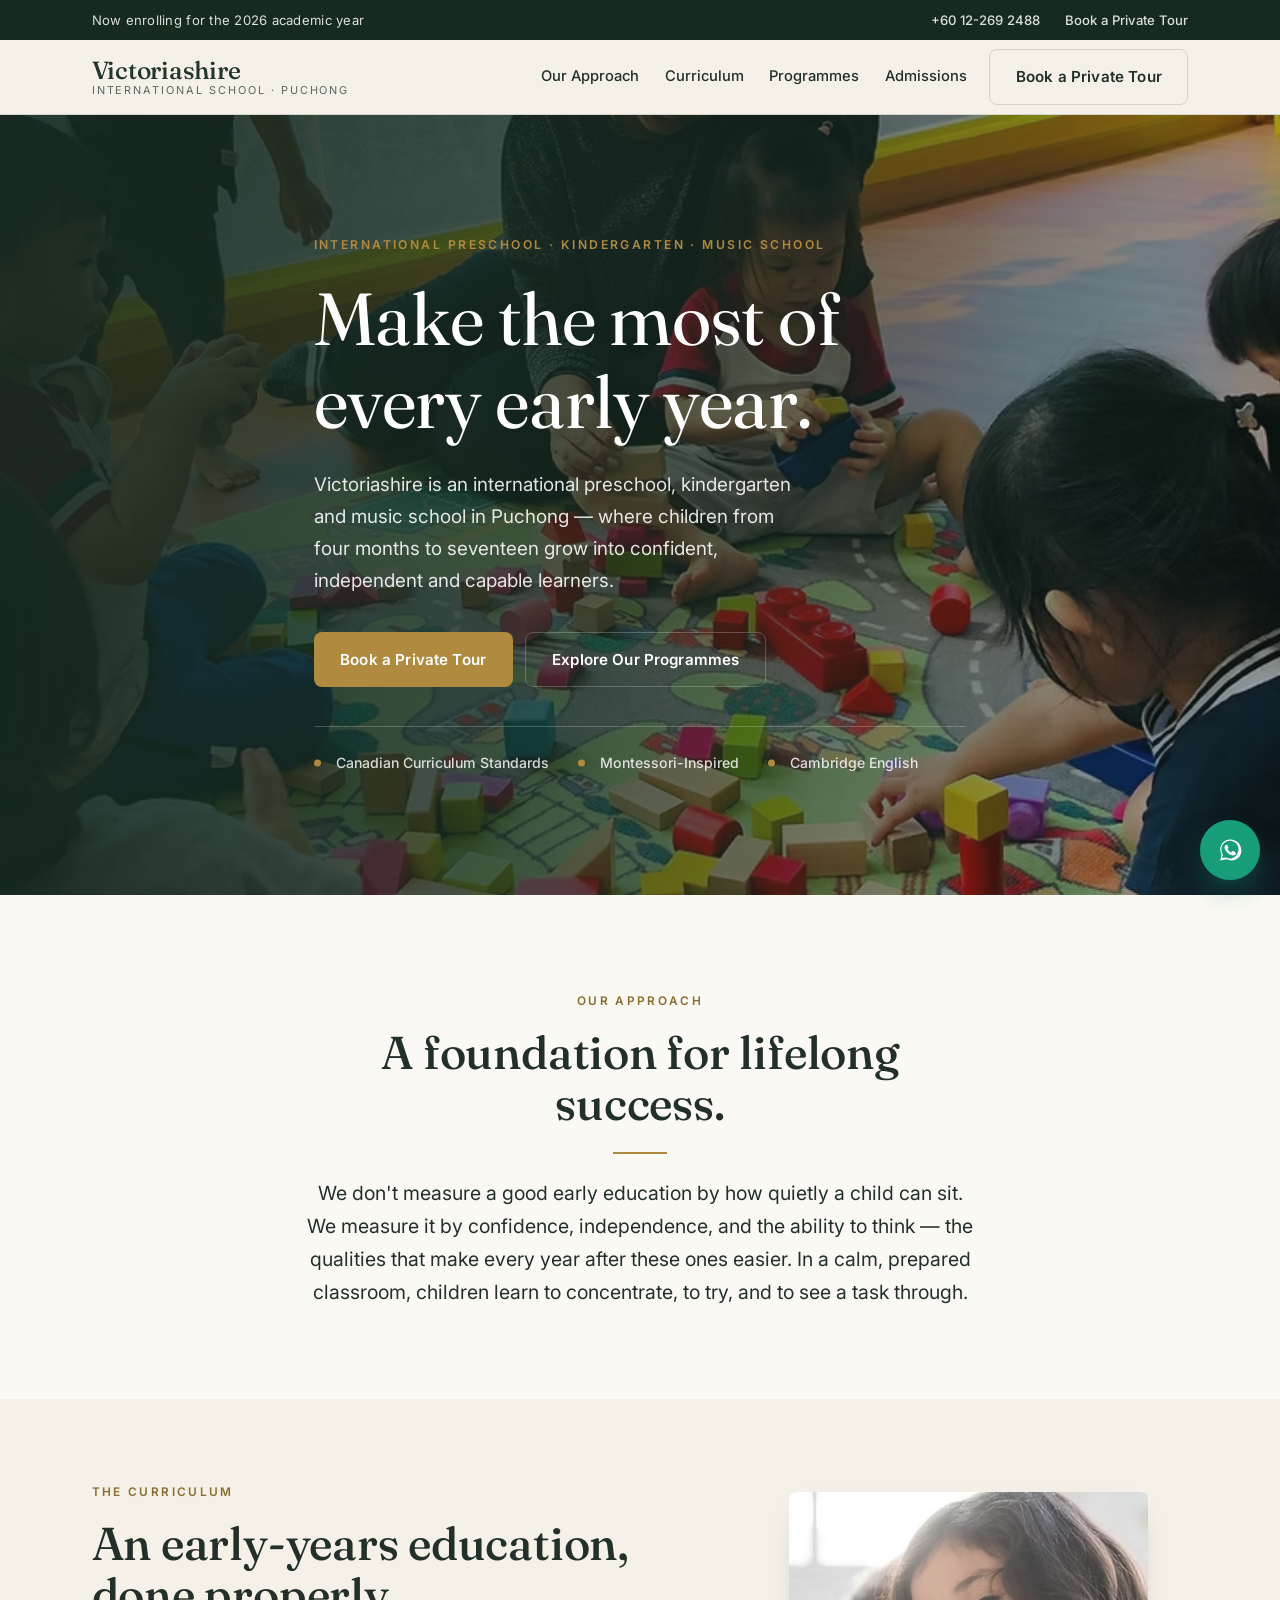
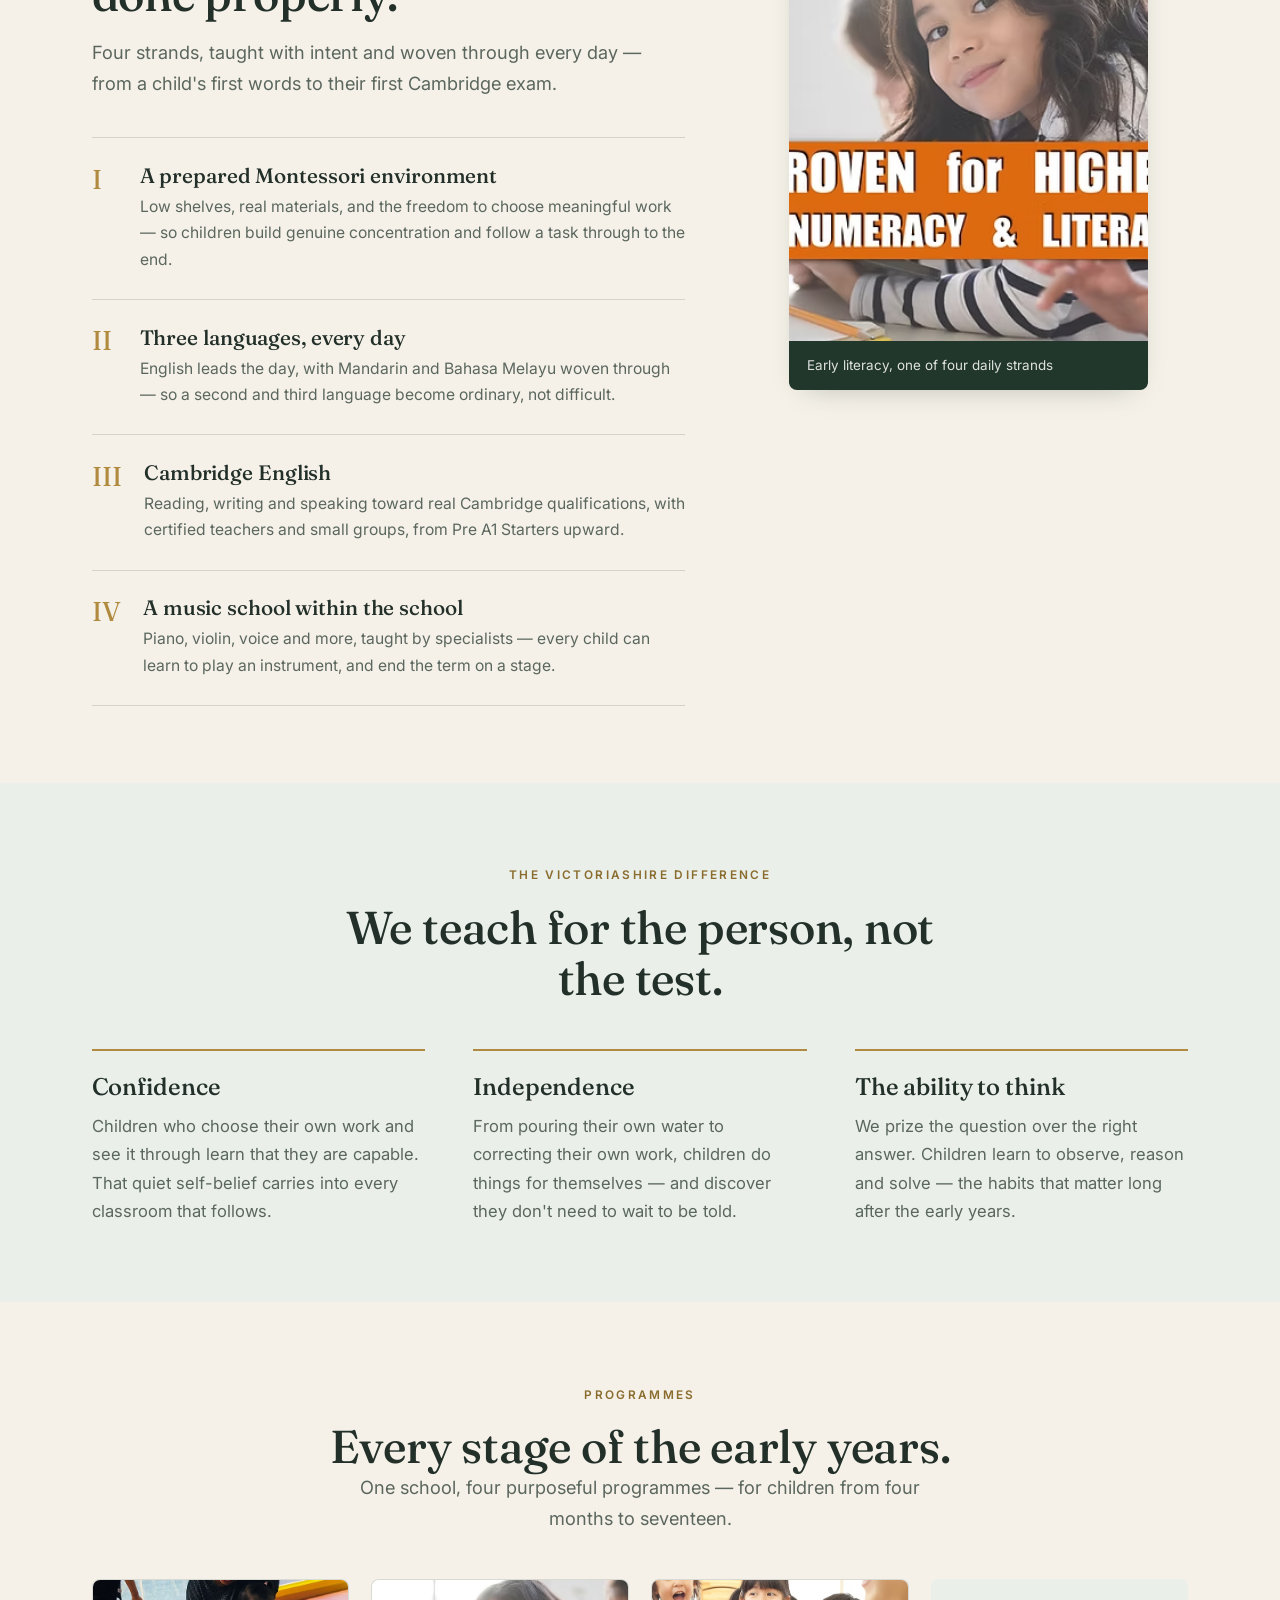
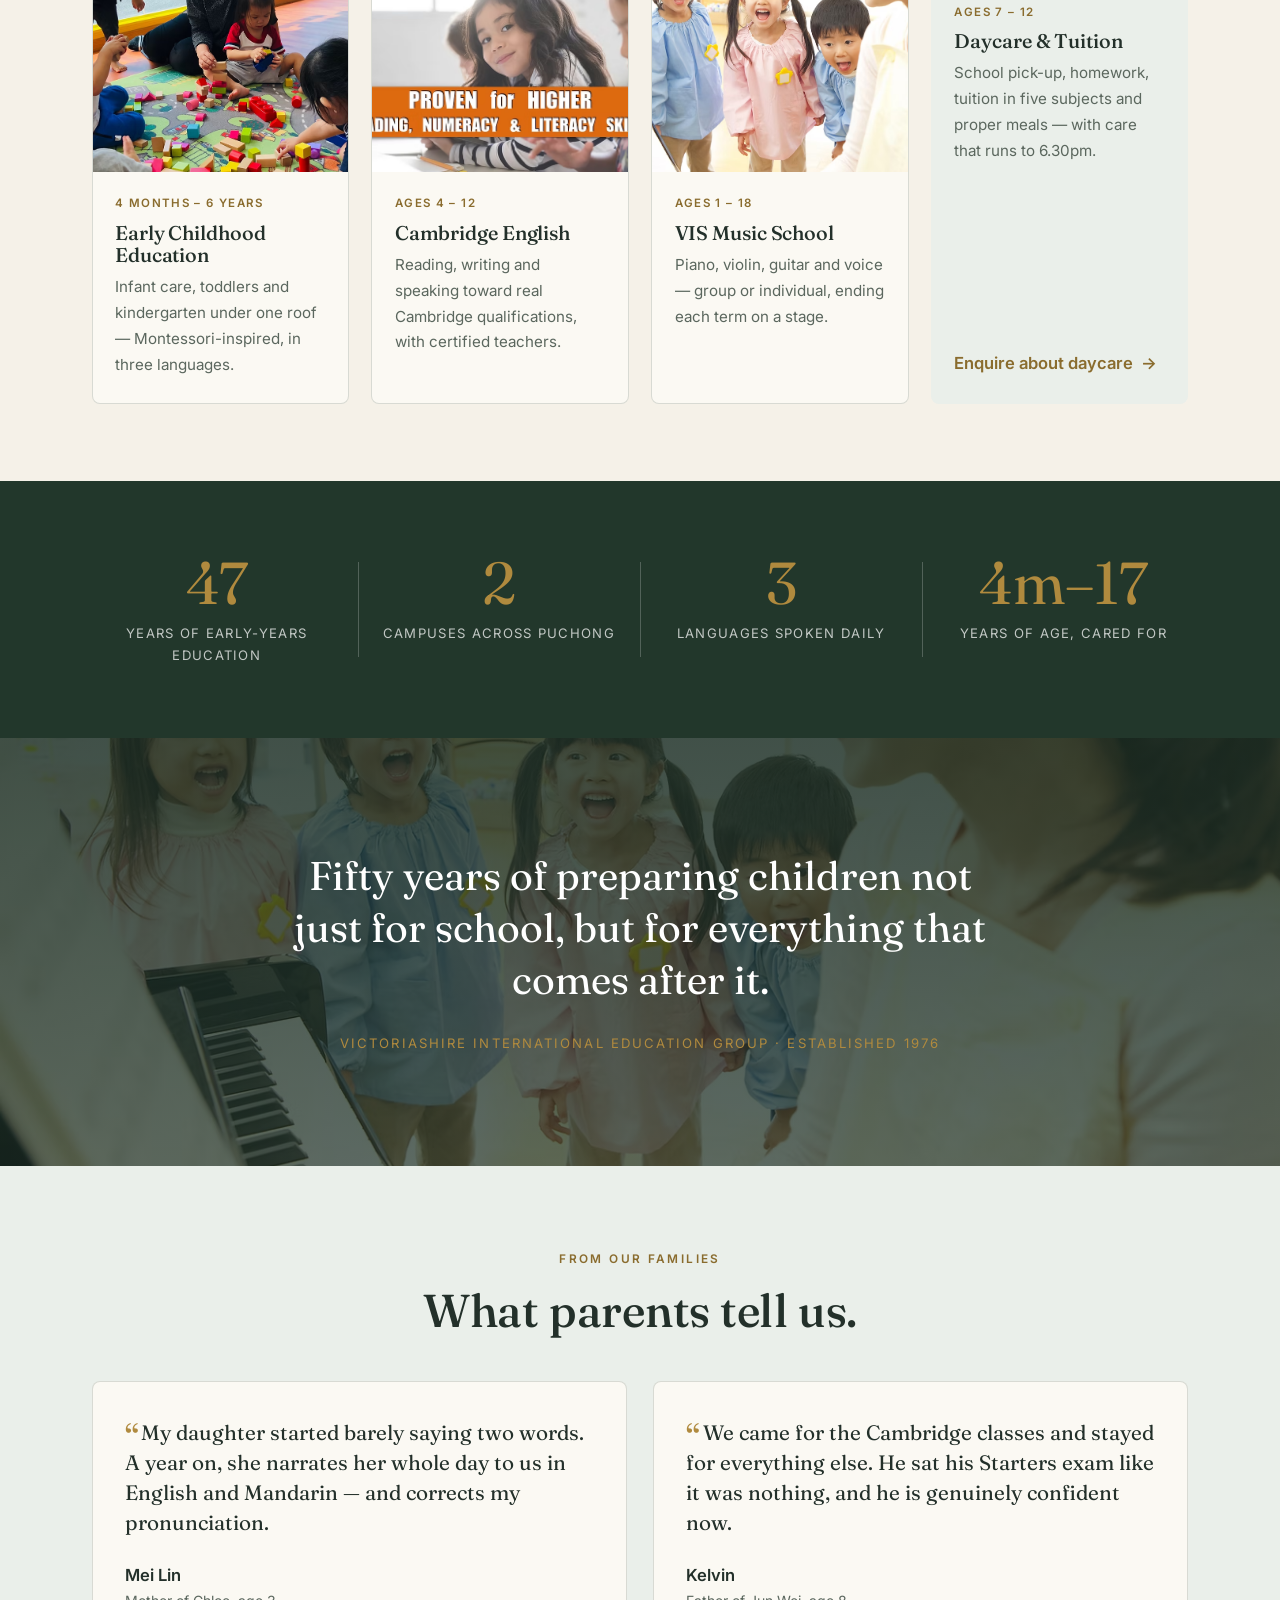
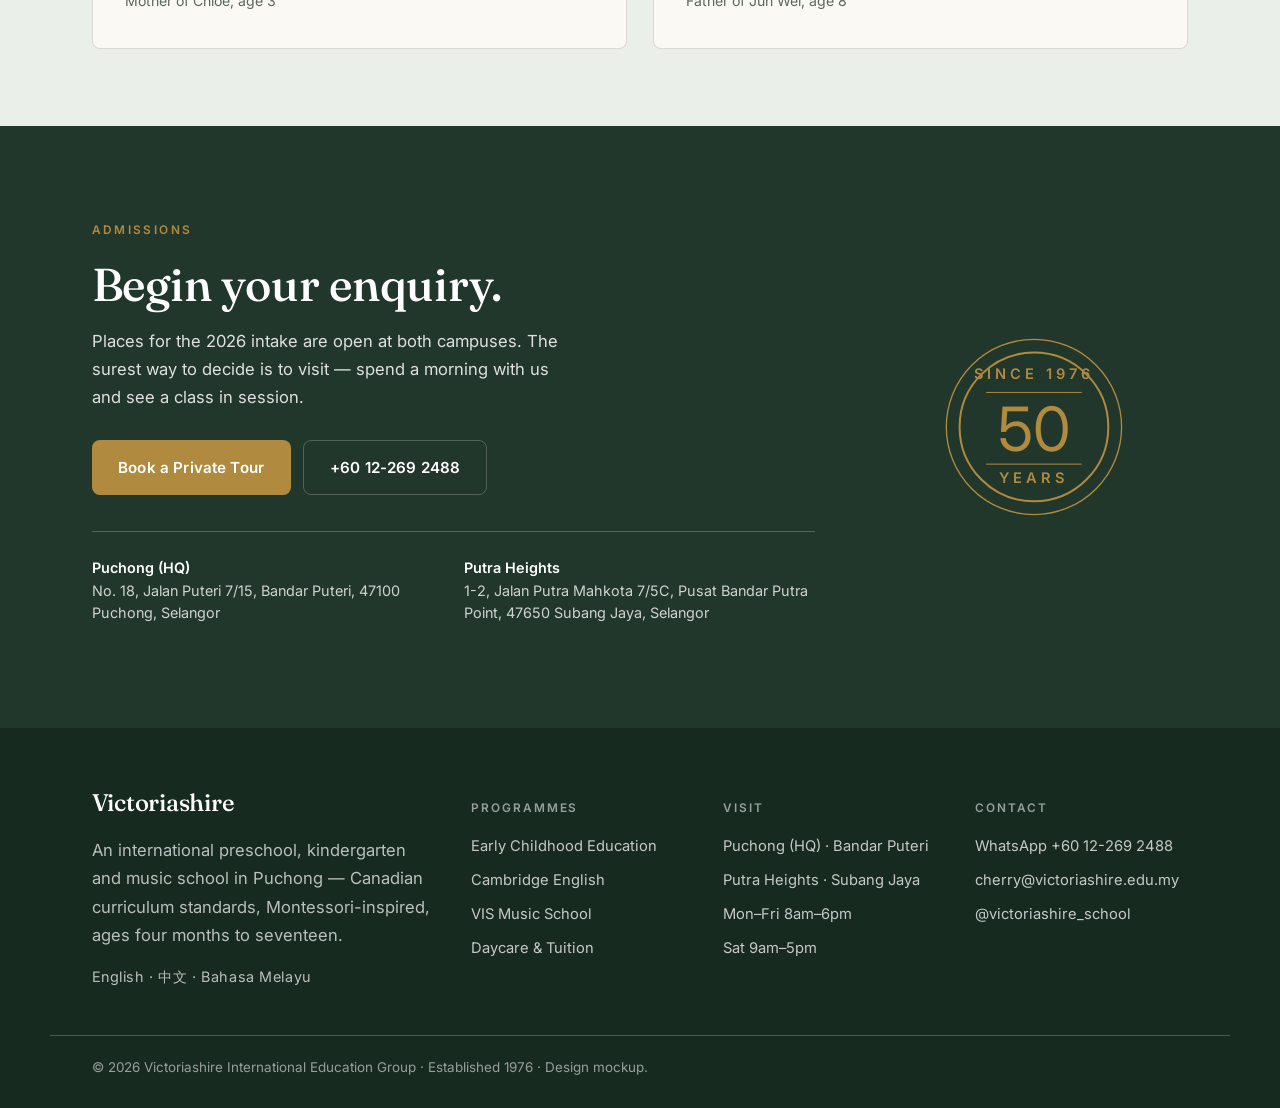
==== mockup-3-html/index.html @ 472e01cc "Premium revamp: two design directions for Victoriashire Rebuild both mockups away from the playful "" ====
<!DOCTYPE html>
<html lang="en">
<head>
  <meta charset="UTF-8">
  <meta name="viewport" content="width=device-width, initial-scale=1">
  <title>Victoriashire — International Preschool, Kindergarten &amp; Music School, Puchong</title>
  <meta name="description" content="An international preschool, kindergarten and music school in Puchong. A Montessori-inspired, Cambridge-aligned early-years education where children grow into confident, independent, capable learners. Ages four months to seventeen.">
  <link rel="icon" href="favicon.svg" type="image/svg+xml">
  <link rel="preconnect" href="https://fonts.googleapis.com">
  <link rel="preconnect" href="https://fonts.gstatic.com" crossorigin>
  <link href="https://fonts.googleapis.com/css2?family=Fraunces:opsz,wght@9..144,400;9..144,500;9..144,600&family=Inter:wght@400;500;600;700&display=swap" rel="stylesheet">
  <link rel="stylesheet" href="css/style.css">
</head>
<body>
  <a class="skip-link" href="#main">Skip to content</a>

  <!-- TOPBAR -->
  <div class="topbar">
    <div class="wrap topbar-in">
      <span class="topbar-note">Now enrolling for the 2026 academic year</span>
      <span class="topbar-links">
        <a href="tel:+60122692488">+60 12-269 2488</a>
        <a href="https://wa.me/60122692488">Book a Private Tour</a>
      </span>
    </div>
  </div>

  <!-- HEADER -->
  <header class="site-head">
    <div class="wrap head-in">
      <a class="brand" href="#top" aria-label="Victoriashire — home">
        <span class="brand-name">Victoriashire</span>
        <span class="brand-sub">International School · Puchong</span>
      </a>
      <nav class="nav" aria-label="Primary">
        <a href="#about">Our Approach</a>
        <a href="#curriculum">Curriculum</a>
        <a href="#programmes">Programmes</a>
        <a href="#visit">Admissions</a>
      </nav>
      <a class="btn btn-outline head-cta" href="https://wa.me/60122692488">Book a Private Tour</a>
    </div>
  </header>

  <main id="main">

    <!-- HERO -->
    <section class="hero" id="top">
      <div class="hero-media">
        <img src="img/photo-blocks.avif" alt="A child concentrating on building with wooden blocks in a Montessori classroom">
        <span class="hero-scrim" aria-hidden="true"></span>
      </div>
      <div class="wrap hero-inner">
        <p class="hero-eyebrow">International Preschool · Kindergarten · Music School</p>
        <h1>Make the most of<br>every early year.</h1>
        <p class="hero-sub">Victoriashire is an international preschool, kindergarten and music school in Puchong — where children from four months to seventeen grow into confident, independent and capable learners.</p>
        <div class="hero-cta">
          <a class="btn btn-brass" href="https://wa.me/60122692488">Book a Private Tour</a>
          <a class="btn btn-line-light" href="#programmes">Explore Our Programmes</a>
        </div>
        <ul class="hero-creds">
          <li>Canadian Curriculum Standards</li>
          <li>Montessori-Inspired</li>
          <li>Cambridge English</li>
        </ul>
      </div>
    </section>

    <!-- STATEMENT -->
    <section class="statement" id="about">
      <div class="wrap statement-inner reveal">
        <span class="kicker">Our Approach</span>
        <h2>A foundation for lifelong success.</h2>
        <span class="rule" aria-hidden="true"></span>
        <p>We don't measure a good early education by how quietly a child can sit. We measure it by confidence, independence, and the ability to think — the qualities that make every year after these ones easier. In a calm, prepared classroom, children learn to concentrate, to try, and to see a task through.</p>
      </div>
    </section>

    <!-- CURRICULUM -->
    <section class="section curriculum" id="curriculum">
      <div class="wrap cur-grid">
        <div class="cur-copy">
          <span class="kicker">The Curriculum</span>
          <h2>An early-years education, done properly.</h2>
          <p class="lede">Four strands, taught with intent and woven through every day — from a child's first words to their first Cambridge exam.</p>
          <ol class="cur-list">
            <li class="cur-item reveal">
              <span class="cur-num">I</span>
              <div>
                <h3>A prepared Montessori environment</h3>
                <p>Low shelves, real materials, and the freedom to choose meaningful work — so children build genuine concentration and follow a task through to the end.</p>
              </div>
            </li>
            <li class="cur-item reveal">
              <span class="cur-num">II</span>
              <div>
                <h3>Three languages, every day</h3>
                <p>English leads the day, with Mandarin and Bahasa Melayu woven through — so a second and third language become ordinary, not difficult.</p>
              </div>
            </li>
            <li class="cur-item reveal">
              <span class="cur-num">III</span>
              <div>
                <h3>Cambridge English</h3>
                <p>Reading, writing and speaking toward real Cambridge qualifications, with certified teachers and small groups, from Pre A1 Starters upward.</p>
              </div>
            </li>
            <li class="cur-item reveal">
              <span class="cur-num">IV</span>
              <div>
                <h3>A music school within the school</h3>
                <p>Piano, violin, voice and more, taught by specialists — every child can learn to play an instrument, and end the term on a stage.</p>
              </div>
            </li>
          </ol>
        </div>
        <figure class="cur-media reveal">
          <img src="img/photo-literacy.avif" alt="A child practising early reading and writing">
          <figcaption>Early literacy, one of four daily strands</figcaption>
        </figure>
      </div>
    </section>

    <!-- THE DIFFERENCE -->
    <section class="section difference">
      <div class="wrap">
        <div class="sec-head sec-head--center">
          <span class="kicker">The Victoriashire Difference</span>
          <h2>We teach for the person, not the test.</h2>
        </div>
        <div class="diff-grid">
          <article class="diff-col reveal">
            <h3>Confidence</h3>
            <p>Children who choose their own work and see it through learn that they are capable. That quiet self-belief carries into every classroom that follows.</p>
          </article>
          <article class="diff-col reveal">
            <h3>Independence</h3>
            <p>From pouring their own water to correcting their own work, children do things for themselves — and discover they don't need to wait to be told.</p>
          </article>
          <article class="diff-col reveal">
            <h3>The ability to think</h3>
            <p>We prize the question over the right answer. Children learn to observe, reason and solve — the habits that matter long after the early years.</p>
          </article>
        </div>
      </div>
    </section>

    <!-- PROGRAMMES -->
    <section class="section programmes" id="programmes">
      <div class="wrap">
        <div class="sec-head sec-head--center">
          <span class="kicker">Programmes</span>
          <h2>Every stage of the early years.</h2>
          <p class="lede lede--center">One school, four purposeful programmes — for children from four months to seventeen.</p>
        </div>
        <div class="prog-grid">
          <article class="prog-card reveal">
            <div class="prog-media"><img src="img/photo-blocks.avif" alt="Toddlers building with wooden blocks"></div>
            <div class="prog-body">
              <span class="prog-age">4 months – 6 years</span>
              <h3>Early Childhood Education</h3>
              <p>Infant care, toddlers and kindergarten under one roof — Montessori-inspired, in three languages.</p>
            </div>
          </article>
          <article class="prog-card reveal">
            <div class="prog-media"><img src="img/photo-literacy.avif" alt="A child reading and writing"></div>
            <div class="prog-body">
              <span class="prog-age">Ages 4 – 12</span>
              <h3>Cambridge English</h3>
              <p>Reading, writing and speaking toward real Cambridge qualifications, with certified teachers.</p>
            </div>
          </article>
          <article class="prog-card reveal">
            <div class="prog-media"><img src="img/photo-music-class.avif" alt="Children around a piano in music class"></div>
            <div class="prog-body">
              <span class="prog-age">Ages 1 – 18</span>
              <h3>VIS Music School</h3>
              <p>Piano, violin, guitar and voice — group or individual, ending each term on a stage.</p>
            </div>
          </article>
          <article class="prog-card prog-card--text reveal">
            <div class="prog-body">
              <span class="prog-age">Ages 7 – 12</span>
              <h3>Daycare &amp; Tuition</h3>
              <p>School pick-up, homework, tuition in five subjects and proper meals — with care that runs to 6.30pm.</p>
              <a class="arrow-link" href="https://wa.me/60122692488">Enquire about daycare <span aria-hidden="true">→</span></a>
            </div>
          </article>
        </div>
      </div>
    </section>

    <!-- FIGURES -->
    <section class="figures">
      <div class="wrap fig-grid">
        <div class="fig reveal"><span class="fig-num"><span data-count="50">0</span></span><span class="fig-label">Years of early-years education</span></div>
        <div class="fig reveal"><span class="fig-num"><span data-count="2">0</span></span><span class="fig-label">Campuses across Puchong</span></div>
        <div class="fig reveal"><span class="fig-num"><span data-count="3">0</span></span><span class="fig-label">Languages spoken daily</span></div>
        <div class="fig reveal"><span class="fig-num">4m–17</span><span class="fig-label">Years of age, cared for</span></div>
      </div>
    </section>

    <!-- FEATURE BAND -->
    <section class="feature-band">
      <img class="feature-bg" src="img/photo-music-class.avif" alt="">
      <span class="feature-scrim" aria-hidden="true"></span>
      <div class="wrap feature-inner reveal">
        <blockquote>Fifty years of preparing children not just for school, but for everything that comes after it.</blockquote>
        <p class="feature-attr">Victoriashire International Education Group · Established 1976</p>
      </div>
    </section>

    <!-- VOICES -->
    <section class="section voices">
      <div class="wrap">
        <div class="sec-head sec-head--center">
          <span class="kicker">From Our Families</span>
          <h2>What parents tell us.</h2>
        </div>
        <div class="voices-grid">
          <figure class="voice reveal">
            <blockquote>My daughter started barely saying two words. A year on, she narrates her whole day to us in English and Mandarin — and corrects my pronunciation.</blockquote>
            <figcaption><span class="v-name">Mei Lin</span><span class="v-role">Mother of Chloe, age 3</span></figcaption>
          </figure>
          <figure class="voice reveal">
            <blockquote>We came for the Cambridge classes and stayed for everything else. He sat his Starters exam like it was nothing, and he is genuinely confident now.</blockquote>
            <figcaption><span class="v-name">Kelvin</span><span class="v-role">Father of Jun Wei, age 8</span></figcaption>
          </figure>
        </div>
      </div>
    </section>

    <!-- ENQUIRE CTA -->
    <section class="enquire" id="visit">
      <div class="wrap enquire-inner">
        <div class="enquire-copy">
          <span class="kicker kicker--light">Admissions</span>
          <h2>Begin your enquiry.</h2>
          <p>Places for the 2026 intake are open at both campuses. The surest way to decide is to visit — spend a morning with us and see a class in session.</p>
          <div class="enquire-cta">
            <a class="btn btn-brass" href="https://wa.me/60122692488">Book a Private Tour</a>
            <a class="btn btn-line-light" href="tel:+60122692488">+60 12-269 2488</a>
          </div>
          <div class="enquire-addr">
            <p><strong>Puchong (HQ)</strong><br>No. 18, Jalan Puteri 7/15, Bandar Puteri, 47100 Puchong, Selangor</p>
            <p><strong>Putra Heights</strong><br>1-2, Jalan Putra Mahkota 7/5C, Pusat Bandar Putra Point, 47650 Subang Jaya, Selangor</p>
          </div>
        </div>
        <div class="enquire-seal">
          <svg class="seal" viewBox="0 0 140 140" role="img" aria-label="Fifty years of early-years education, established 1976">
            <circle cx="70" cy="70" r="66" fill="none" stroke="currentColor" stroke-width="1"/>
            <circle cx="70" cy="70" r="56" fill="none" stroke="currentColor" stroke-width="1.5"/>
            <text class="seal-top" x="70" y="34" text-anchor="middle">SINCE 1976</text>
            <text class="seal-big" x="70" y="88" text-anchor="middle">50</text>
            <text class="seal-bot" x="70" y="112" text-anchor="middle">YEARS</text>
            <line x1="34" y1="44" x2="106" y2="44" stroke="currentColor" stroke-width="0.75"/>
            <line x1="34" y1="98" x2="106" y2="98" stroke="currentColor" stroke-width="0.75"/>
          </svg>
        </div>
      </div>
    </section>

  </main>

  <!-- FOOTER -->
  <footer class="site-foot">
    <div class="wrap foot-grid">
      <div class="foot-brand">
        <span class="brand-name">Victoriashire</span>
        <p>An international preschool, kindergarten and music school in Puchong — Canadian curriculum standards, Montessori-inspired, ages four months to seventeen.</p>
        <p class="foot-lang">English · 中文 · Bahasa Melayu</p>
      </div>
      <div class="foot-col">
        <h4>Programmes</h4>
        <ul>
          <li><a href="#programmes">Early Childhood Education</a></li>
          <li><a href="#programmes">Cambridge English</a></li>
          <li><a href="#programmes">VIS Music School</a></li>
          <li><a href="#programmes">Daycare &amp; Tuition</a></li>
        </ul>
      </div>
      <div class="foot-col">
        <h4>Visit</h4>
        <ul>
          <li>Puchong (HQ) · Bandar Puteri</li>
          <li>Putra Heights · Subang Jaya</li>
          <li>Mon–Fri 8am–6pm</li>
          <li>Sat 9am–5pm</li>
        </ul>
      </div>
      <div class="foot-col">
        <h4>Contact</h4>
        <ul>
          <li><a href="https://wa.me/60122692488">WhatsApp +60 12-269 2488</a></li>
          <li><a href="mailto:cherry@victoriashire.edu.my">cherry@victoriashire.edu.my</a></li>
          <li><a href="https://www.instagram.com/victoriashire_school" rel="noopener">@victoriashire_school</a></li>
        </ul>
      </div>
    </div>
    <div class="wrap foot-bottom">
      © 2026 Victoriashire International Education Group · Established 1976 · Design mockup.
    </div>
  </footer>

  <script src="js/script.js"></script>
</body>
</html>
---- mockup-3-html/css/style.css ----
/* ============================================================
   Victoriashire — Direction B "International-school credibility"
   Deep forest green as the dominant surface, warm cream, a brass
   hairline system, Fraunces serif display + Inter body. Institutional,
   academic, premium. Signature: a heritage seal for the 50 years.
   ============================================================ */

:root {
  --forest: #22372B;
  --forest-deep: #172A20;
  --forest-soft: #EAEFEA;
  --cream: #F5F1E8;
  --paper: #FBF9F3;
  --brass: #B08A3E;
  --brass-deep: #8A6C2E;
  --ink: #23302A;
  --ink-soft: #5B675E;
  --line: rgba(34, 55, 43, .16);
  --line-light: rgba(255, 255, 255, .22);

  --serif: "Fraunces", Georgia, "Times New Roman", serif;
  --sans: "Inter", system-ui, -apple-system, sans-serif;

  --wrap: 1180px;
  --gutter: clamp(1.2rem, 4vw, 2.6rem);
  --section-y: clamp(3.5rem, 6vw, 5.5rem);
  --r: 8px;
  --ease: cubic-bezier(.22, .61, .36, 1);
  --shadow: 0 24px 60px -30px rgba(23, 42, 32, .5);
  --shadow-sm: 0 10px 30px -18px rgba(23, 42, 32, .4);
}

/* ---------- reset / base ---------- */
*, *::before, *::after { box-sizing: border-box; }
html { -webkit-text-size-adjust: 100%; scroll-behavior: smooth; }
@media (prefers-reduced-motion: reduce) { html { scroll-behavior: auto; } }
body {
  margin: 0;
  background: var(--cream);
  color: var(--ink);
  font-family: var(--sans);
  font-size: 1.04rem;
  line-height: 1.7;
  -webkit-font-smoothing: antialiased;
  text-rendering: optimizeLegibility;
  overflow-x: hidden;
}
img, svg { max-width: 100%; display: block; }
img { height: auto; }
a { color: inherit; text-decoration: none; }
button { font: inherit; color: inherit; cursor: pointer; border: none; background: none; }
ul, ol { margin: 0; padding: 0; list-style: none; }

h1, h2, h3 { font-family: var(--serif); font-weight: 500; line-height: 1.12; margin: 0; color: var(--ink); letter-spacing: -0.005em; }
h1 { font-size: clamp(2.6rem, 6vw, 4.6rem); font-weight: 400; }
h2 { font-size: clamp(1.9rem, 3.6vw, 2.9rem); }
h3 { font-size: 1.3rem; }
p { margin: 0 0 1rem; } p:last-child { margin-bottom: 0; }
strong { font-weight: 600; }

/* ---------- layout helpers ---------- */
.wrap { width: 100%; max-width: var(--wrap); margin-inline: auto; padding-inline: var(--gutter); }
.section { padding-block: var(--section-y); }
[id] { scroll-margin-top: 90px; }

.kicker {
  display: inline-block;
  font-family: var(--sans); font-weight: 600;
  font-size: .74rem; letter-spacing: .2em; text-transform: uppercase;
  color: var(--brass-deep); margin-bottom: 1rem;
}
.kicker--light { color: var(--brass); }
.rule { display: block; width: 54px; height: 2px; background: var(--brass); margin: 1.4rem auto; }
.lede { font-size: 1.14rem; color: var(--ink-soft); max-width: 56ch; }
.lede--center { margin-inline: auto; }

.sec-head { margin-bottom: 2.8rem; }
.sec-head--center { text-align: center; }
.sec-head--center .lede { margin-inline: auto; }
.sec-head h2 { max-width: 22ch; }
.sec-head--center h2 { margin-inline: auto; }

.skip-link { position: fixed; top: -100px; left: 16px; z-index: 2000; background: var(--forest); color: #fff; padding: .7rem 1.1rem; border-radius: var(--r); font-weight: 600; transition: top .2s ease; }
.skip-link:focus { top: 16px; }
:focus-visible { outline: 2px solid var(--brass); outline-offset: 3px; }

/* ---------- reveal ---------- */
.reveal { opacity: 0; transform: translateY(20px); transition: opacity .8s ease, transform .8s var(--ease); }
.reveal.is-in { opacity: 1; transform: none; }
@media (prefers-reduced-motion: reduce) { .reveal { transition: opacity .3s ease; transform: none; } }

/* ---------- buttons ---------- */
.btn {
  display: inline-flex; align-items: center; gap: .5rem;
  font-family: var(--sans); font-weight: 600; font-size: .95rem;
  letter-spacing: .01em;
  padding: .85rem 1.6rem; border-radius: var(--r);
  border: 1px solid transparent;
  transition: background .2s ease, color .2s ease, border-color .2s ease, transform .2s var(--ease);
}
.btn:hover { transform: translateY(-2px); }
.btn-brass { background: var(--brass); color: #fff; }
.btn-brass:hover { background: var(--brass-deep); }
.btn-outline { background: transparent; color: var(--ink); border-color: var(--line); }
.btn-outline:hover { border-color: var(--brass); color: var(--brass-deep); }
.btn-line-light { background: transparent; color: #fff; border-color: var(--line-light); }
.btn-line-light:hover { border-color: var(--brass); color: var(--brass); }

.arrow-link { display: inline-flex; align-items: center; gap: .45rem; font-family: var(--sans); font-weight: 600; color: var(--brass-deep); }
.arrow-link span { transition: transform .25s var(--ease); }
.arrow-link:hover span { transform: translateX(5px); }

/* ---------- topbar ---------- */
.topbar { background: var(--forest-deep); color: rgba(255,255,255,.85); font-size: .82rem; }
.topbar-in { display: flex; align-items: center; justify-content: space-between; gap: 1.4rem; min-height: 40px; }
.topbar-note { letter-spacing: .02em; }
.topbar-links { display: inline-flex; gap: 1.6rem; }
.topbar-links a { font-weight: 500; }
.topbar-links a:hover { color: var(--brass); }

/* ---------- header ---------- */
.site-head { position: sticky; top: 0; z-index: 900; background: rgba(245, 241, 232, .9); backdrop-filter: blur(12px); -webkit-backdrop-filter: blur(12px); border-bottom: 1px solid var(--line); }
.head-in { display: flex; align-items: center; gap: 1.4rem; min-height: 74px; }
.brand { display: flex; flex-direction: column; line-height: 1.1; }
.brand-name { font-family: var(--serif); font-weight: 500; font-size: 1.55rem; letter-spacing: -0.01em; color: var(--forest); }
.brand-sub { font-family: var(--sans); font-size: .68rem; letter-spacing: .18em; text-transform: uppercase; color: var(--ink-soft); margin-top: .1rem; }
.nav { display: flex; gap: 1.6rem; margin-left: auto; }
.nav a { font-family: var(--sans); font-weight: 500; font-size: .92rem; color: var(--ink); padding-block: .3rem; border-bottom: 1.5px solid transparent; transition: border-color .2s ease, color .2s ease; }
.nav a:hover { color: var(--brass-deep); border-color: var(--brass); }
.head-cta { flex: none; }
@media (max-width: 900px) { .nav { display: none; } .head-cta { margin-left: auto; } }
@media (max-width: 520px) { .brand-sub { display: none; } .topbar-note { display: none; } .topbar-in { justify-content: center; } }

/* ---------- hero ---------- */
.hero { position: relative; min-height: min(88vh, 780px); display: flex; align-items: center; color: #fff; overflow: hidden; }
.hero-media { position: absolute; inset: 0; z-index: 0; }
.hero-media img { width: 100%; height: 100%; object-fit: cover; }
.hero-scrim { position: absolute; inset: 0; background: linear-gradient(100deg, rgba(23,42,32,.92) 0%, rgba(23,42,32,.78) 42%, rgba(23,42,32,.32) 100%); }
.hero-inner { position: relative; z-index: 1; padding-block: clamp(3rem, 8vw, 6rem); max-width: 46rem; }
.hero-eyebrow { font-family: var(--sans); font-weight: 600; font-size: .76rem; letter-spacing: .2em; text-transform: uppercase; color: var(--brass); margin-bottom: 1.4rem; }
.hero h1 { color: #fff; }
.hero-sub { font-size: 1.18rem; color: rgba(255,255,255,.88); max-width: 40ch; margin-top: 1.6rem; }
.hero-cta { display: flex; flex-wrap: wrap; gap: .8rem; margin-top: 2.2rem; }
.hero-creds { display: flex; flex-wrap: wrap; gap: .6rem 1.8rem; margin-top: 2.4rem; padding-top: 1.5rem; border-top: 1px solid var(--line-light); }
.hero-creds li { position: relative; padding-left: 1.4rem; font-size: .88rem; font-weight: 500; color: rgba(255,255,255,.82); }
.hero-creds li::before { content: ""; position: absolute; left: 0; top: 50%; transform: translateY(-50%); width: 7px; height: 7px; background: var(--brass); border-radius: 50%; }

/* ---------- statement ---------- */
.statement { background: var(--paper); text-align: center; padding-block: clamp(3.5rem, 7vw, 6rem); }
.statement-inner { max-width: 760px; }
.statement h2 { margin-inline: auto; }
.statement p { font-size: 1.22rem; line-height: 1.7; color: var(--ink); max-width: 60ch; margin-inline: auto; }

/* ---------- curriculum ---------- */
.cur-grid { display: grid; grid-template-columns: 1.15fr .85fr; gap: clamp(2rem, 5vw, 4.5rem); align-items: start; }
.cur-copy .lede { margin: 1rem 0 2.4rem; }
.cur-list { display: grid; gap: 0; }
.cur-item { display: grid; grid-template-columns: auto 1fr; gap: 1.4rem; padding: 1.6rem 0; border-top: 1px solid var(--line); align-items: start; }
.cur-item:last-child { border-bottom: 1px solid var(--line); }
.cur-num { font-family: var(--serif); font-weight: 400; font-size: 1.7rem; color: var(--brass); line-height: 1; padding-top: .1rem; min-width: 1.6rem; }
.cur-item h3 { margin-bottom: .4rem; }
.cur-item p { color: var(--ink-soft); font-size: .98rem; }
.cur-media { position: sticky; top: 96px; border-radius: var(--r); overflow: hidden; box-shadow: var(--shadow-sm); }
.cur-media img { width: 100%; height: 100%; object-fit: cover; aspect-ratio: 4 / 5; }
.cur-media figcaption { background: var(--forest); color: rgba(255,255,255,.85); font-size: .84rem; padding: .8rem 1.1rem; }

/* ---------- the difference ---------- */
.difference { background: var(--forest-soft); }
.diff-grid { display: grid; grid-template-columns: repeat(3, 1fr); gap: clamp(1.6rem, 4vw, 3rem); }
.diff-col { padding-top: 1.4rem; border-top: 2px solid var(--brass); }
.diff-col h3 { font-size: 1.5rem; margin-bottom: .7rem; }
.diff-col p { color: var(--ink-soft); }

/* ---------- programmes ---------- */
.prog-grid { display: grid; grid-template-columns: repeat(4, 1fr); gap: 1.4rem; }
.prog-card { background: var(--paper); border: 1px solid var(--line); border-radius: var(--r); overflow: hidden; display: flex; flex-direction: column; transition: transform .3s var(--ease), box-shadow .3s var(--ease); }
.prog-card:hover { transform: translateY(-4px); box-shadow: var(--shadow-sm); }
.prog-media { aspect-ratio: 4 / 3; overflow: hidden; }
.prog-media img { width: 100%; height: 100%; object-fit: cover; }
.prog-body { padding: 1.4rem 1.4rem 1.6rem; display: flex; flex-direction: column; gap: .5rem; flex: 1; }
.prog-age { font-family: var(--sans); font-weight: 600; font-size: .72rem; letter-spacing: .12em; text-transform: uppercase; color: var(--brass-deep); }
.prog-body h3 { font-size: 1.24rem; }
.prog-body p { color: var(--ink-soft); font-size: .95rem; flex: 1; }
.prog-card--text { background: var(--forest-soft); border-color: transparent; }
.prog-card--text .arrow-link { margin-top: .6rem; }

/* ---------- figures ---------- */
.figures { background: var(--forest); color: #fff; padding-block: clamp(3rem, 6vw, 4.5rem); }
.fig-grid { display: grid; grid-template-columns: repeat(4, 1fr); gap: 2rem; text-align: center; }
.fig { display: flex; flex-direction: column; gap: .6rem; position: relative; }
.fig-num { font-family: var(--serif); font-weight: 400; font-size: clamp(2.6rem, 5vw, 3.7rem); line-height: 1; color: var(--brass); }
.fig-label { font-family: var(--sans); font-size: .82rem; letter-spacing: .1em; text-transform: uppercase; color: rgba(255,255,255,.72); }
@media (min-width: 741px) { .fig + .fig::before { content: ""; position: absolute; left: -1rem; top: 8%; height: 84%; width: 1px; background: var(--line-light); } }

/* ---------- feature band ---------- */
.feature-band { position: relative; overflow: hidden; color: #fff; }
.feature-bg { position: absolute; inset: 0; width: 100%; height: 100%; object-fit: cover; }
.feature-scrim { position: absolute; inset: 0; background: linear-gradient(180deg, rgba(23,42,32,.82), rgba(23,42,32,.7)); }
.feature-inner { position: relative; text-align: center; padding-block: clamp(4rem, 9vw, 7rem); max-width: 820px; }
.feature-inner blockquote { margin: 0; font-family: var(--serif); font-weight: 400; font-size: clamp(1.6rem, 3.4vw, 2.5rem); line-height: 1.3; color: #fff; }
.feature-attr { margin-top: 1.6rem; font-family: var(--sans); font-size: .82rem; letter-spacing: .16em; text-transform: uppercase; color: var(--brass); }

/* ---------- voices ---------- */
.voices { background: var(--forest-soft); }
.voices-grid { display: grid; grid-template-columns: 1fr 1fr; gap: 1.6rem; }
.voice { background: var(--paper); border: 1px solid var(--line); border-radius: var(--r); padding: 2.2rem 2rem; margin: 0; }
.voice blockquote { margin: 0 0 1.4rem; font-family: var(--serif); font-weight: 400; font-size: 1.3rem; line-height: 1.45; color: var(--ink); }
.voice blockquote::before { content: "\201C"; color: var(--brass); font-family: var(--serif); font-size: 2.2rem; line-height: 0; vertical-align: -.3em; margin-right: .08em; }
.voice figcaption { display: flex; flex-direction: column; }
.v-name { font-family: var(--sans); font-weight: 600; color: var(--ink); }
.v-role { font-family: var(--sans); font-size: .88rem; color: var(--ink-soft); }

/* ---------- enquire ---------- */
.enquire { background: var(--forest); color: #fff; padding-block: clamp(3.5rem, 7vw, 5.5rem); }
.enquire-inner { display: grid; grid-template-columns: 1.4fr .6fr; gap: clamp(2rem, 5vw, 4rem); align-items: center; }
.enquire-copy h2 { color: #fff; margin: .2rem 0 1rem; }
.enquire-copy > p { color: rgba(255,255,255,.85); max-width: 48ch; }
.enquire-cta { display: flex; flex-wrap: wrap; gap: .8rem; margin: 1.8rem 0 2.2rem; }
.enquire-addr { display: grid; grid-template-columns: 1fr 1fr; gap: 1.4rem; padding-top: 1.6rem; border-top: 1px solid var(--line-light); }
.enquire-addr p { color: rgba(255,255,255,.78); font-size: .9rem; line-height: 1.55; }
.enquire-addr strong { color: #fff; }
.enquire-seal { display: flex; justify-content: center; }
.seal { color: var(--brass); width: min(220px, 60%); height: auto; }
.seal text { fill: currentColor; font-family: var(--sans); }
.seal-top, .seal-bot { font-size: 11px; letter-spacing: 3px; font-weight: 600; }
.seal-big { font-family: var(--serif); font-size: 46px; font-weight: 400; }
@media (max-width: 820px) { .enquire-inner { grid-template-columns: 1fr; } .enquire-seal { order: -1; justify-content: flex-start; } .seal { width: 150px; } }

/* ---------- footer ---------- */
.site-foot { background: var(--forest-deep); color: rgba(255,255,255,.72); padding-block: 3.4rem 1.8rem; }
.foot-grid { display: grid; grid-template-columns: 1.6fr 1fr 1fr 1fr; gap: 2.4rem; }
.foot-brand .brand-name { color: #fff; font-size: 1.5rem; display: block; margin-bottom: .8rem; }
.foot-brand p { color: rgba(255,255,255,.7); max-width: 34ch; }
.foot-lang { color: var(--brass); margin-top: 1rem; font-size: .9rem; letter-spacing: .04em; }
.foot-col h4 { font-family: var(--sans); font-weight: 600; font-size: .74rem; letter-spacing: .16em; text-transform: uppercase; color: rgba(255,255,255,.55); margin-bottom: 1rem; }
.foot-col li { font-size: .92rem; margin-bottom: .55rem; color: rgba(255,255,255,.75); }
.foot-col a:hover { color: var(--brass); }
.foot-bottom { margin-top: 2.8rem; padding-top: 1.3rem; border-top: 1px solid var(--line-light); font-size: .84rem; color: rgba(255,255,255,.55); }
@media (max-width: 780px) { .foot-grid { grid-template-columns: 1fr 1fr; gap: 1.8rem; } .foot-brand { grid-column: 1 / -1; } }
@media (max-width: 440px) { .foot-grid { grid-template-columns: 1fr; } }

/* ---------- responsive ---------- */
@media (max-width: 940px) {
  .cur-grid { grid-template-columns: 1fr; }
  .cur-media { position: static; order: -1; max-width: 520px; }
  .cur-media img { aspect-ratio: 16 / 10; }
  .prog-grid { grid-template-columns: repeat(2, 1fr); }
  .diff-grid { grid-template-columns: 1fr; max-width: 560px; margin-inline: auto; }
}
@media (max-width: 720px) {
  .fig-grid { grid-template-columns: repeat(2, 1fr); gap: 2.4rem; }
  .voices-grid { grid-template-columns: 1fr; }
  .enquire-addr { grid-template-columns: 1fr; }
}
@media (max-width: 480px) {
  .prog-grid { grid-template-columns: 1fr; }
  .fig-grid { grid-template-columns: 1fr; }
}

/* ============================================================
   WhatsApp front-desk bot (brand greens kept; calmed container)
   ============================================================ */
.wa-root { position: fixed; bottom: 20px; right: 20px; z-index: 1500; display: flex; flex-direction: column; align-items: flex-end; gap: .8rem; }
.wa-nudge { max-width: 232px; background: #fff; border: 1px solid var(--line); border-radius: 14px 14px 4px 14px; box-shadow: var(--shadow); padding: .75rem 1rem; font-size: .88rem; text-align: left; color: var(--ink); opacity: 0; transform: translateY(8px) scale(.96); transition: opacity .35s ease, transform .35s var(--ease); pointer-events: none; }
.wa-nudge strong { font-weight: 600; }
.wa-nudge.show { opacity: 1; transform: none; pointer-events: auto; }
.wa-root.open .wa-nudge { display: none; }
.wa-launcher { position: relative; width: 60px; height: 60px; border-radius: 50%; color: #fff; background: #128C7E; box-shadow: 0 12px 30px -8px rgba(18,140,126,.6); display: grid; place-items: center; transition: transform .2s var(--ease); }
.wa-launcher:hover { transform: scale(1.06); }
.wa-ping { position: absolute; inset: 0; border-radius: 50%; background: #25D366; opacity: .25; animation: waPing 1.8s cubic-bezier(0,0,.2,1) infinite; }
@keyframes waPing { 75%, 100% { transform: scale(1.6); opacity: 0; } }
.wa-root.open .wa-ping { display: none; }
@media (prefers-reduced-motion: reduce) { .wa-ping { animation: none; } }
.wa-ico { position: absolute; display: grid; place-items: center; transition: opacity .2s ease, transform .3s var(--ease); }
.wa-ico-close { opacity: 0; transform: rotate(-90deg); }
.wa-root.open .wa-ico-open { opacity: 0; transform: rotate(90deg); }
.wa-root.open .wa-ico-close { opacity: 1; transform: rotate(0); }
.wa-panel { position: fixed; bottom: 96px; right: 12px; width: min(380px, calc(100vw - 1.5rem)); height: min(560px, 78vh); display: flex; flex-direction: column; overflow: hidden; border-radius: 18px; border: 1px solid var(--line); box-shadow: var(--shadow); background: #ECE5DD; opacity: 0; transform: translateY(24px) scale(.97); pointer-events: none; transition: opacity .3s ease, transform .35s var(--ease); }
.wa-root.open .wa-panel { opacity: 1; transform: none; pointer-events: auto; }
@media (min-width: 640px) { .wa-panel { right: 20px; } }
.wa-head { display: flex; align-items: center; gap: .8rem; padding: .8rem 1rem; color: #fff; background: #075E54; }
.wa-avatar { position: relative; width: 44px; height: 44px; border-radius: 50%; background: #fff; display: grid; place-items: center; overflow: hidden; flex: none; padding: 5px; }
.wa-avatar img { width: 100%; height: auto; object-fit: contain; }
.wa-dot { position: absolute; bottom: 1px; right: 1px; width: 11px; height: 11px; border-radius: 50%; background: #25D366; border: 2px solid #075E54; }
.wa-head-txt { flex: 1; line-height: 1.2; display: flex; flex-direction: column; }
.wa-head-txt strong { font-family: var(--serif); font-weight: 500; font-size: 1rem; color: #fff; }
.wa-head-txt small { font-size: .74rem; opacity: .75; }
.wa-close { width: 32px; height: 32px; border-radius: 50%; display: grid; place-items: center; color: #fff; }
.wa-close:hover { background: rgba(255,255,255,.15); }
.wa-close svg { width: 16px; height: 16px; }
.wa-body { flex: 1; overflow-y: auto; padding: 1rem .8rem; display: flex; flex-direction: column; gap: .5rem; background: #ECE5DD; }
.wa-msg { max-width: 80%; padding: .5rem .9rem; border-radius: 12px; font-size: .9rem; line-height: 1.45; white-space: pre-line; box-shadow: 0 1px 2px rgba(0,0,0,.08); animation: waMsgIn .3s var(--ease) both; }
@keyframes waMsgIn { from { opacity: 0; transform: translateY(8px) scale(.97); } to { opacity: 1; transform: none; } }
.wa-msg--bot { align-self: flex-start; background: #fff; color: #333; border-bottom-left-radius: 4px; }
.wa-msg--user { align-self: flex-end; background: #DCF8C6; color: #075E54; border-bottom-right-radius: 4px; }
.wa-typing { align-self: flex-start; background: #fff; border-radius: 12px; border-bottom-left-radius: 4px; padding: .75rem .9rem; display: flex; gap: 4px; box-shadow: 0 1px 2px rgba(0,0,0,.08); }
.wa-typing span { width: 8px; height: 8px; border-radius: 50%; background: #b5b5b5; animation: waDot 1s infinite; }
.wa-typing span:nth-child(2) { animation-delay: .15s; }
.wa-typing span:nth-child(3) { animation-delay: .3s; }
@keyframes waDot { 0%, 60%, 100% { transform: none; } 30% { transform: translateY(-5px); } }
.wa-foot { border-top: 1px solid rgba(0,0,0,.06); background: #F0F0F0; padding: .7rem .8rem; }
.wa-options { display: flex; flex-wrap: wrap; gap: .45rem; min-height: 30px; }
.wa-chip { border: 1px solid rgba(18,140,126,.4); background: #fff; color: #075E54; border-radius: 999px; padding: .38rem .95rem; font-size: .84rem; font-weight: 600; transition: background .18s ease, color .18s ease; }
.wa-chip:hover { background: #128C7E; color: #fff; }
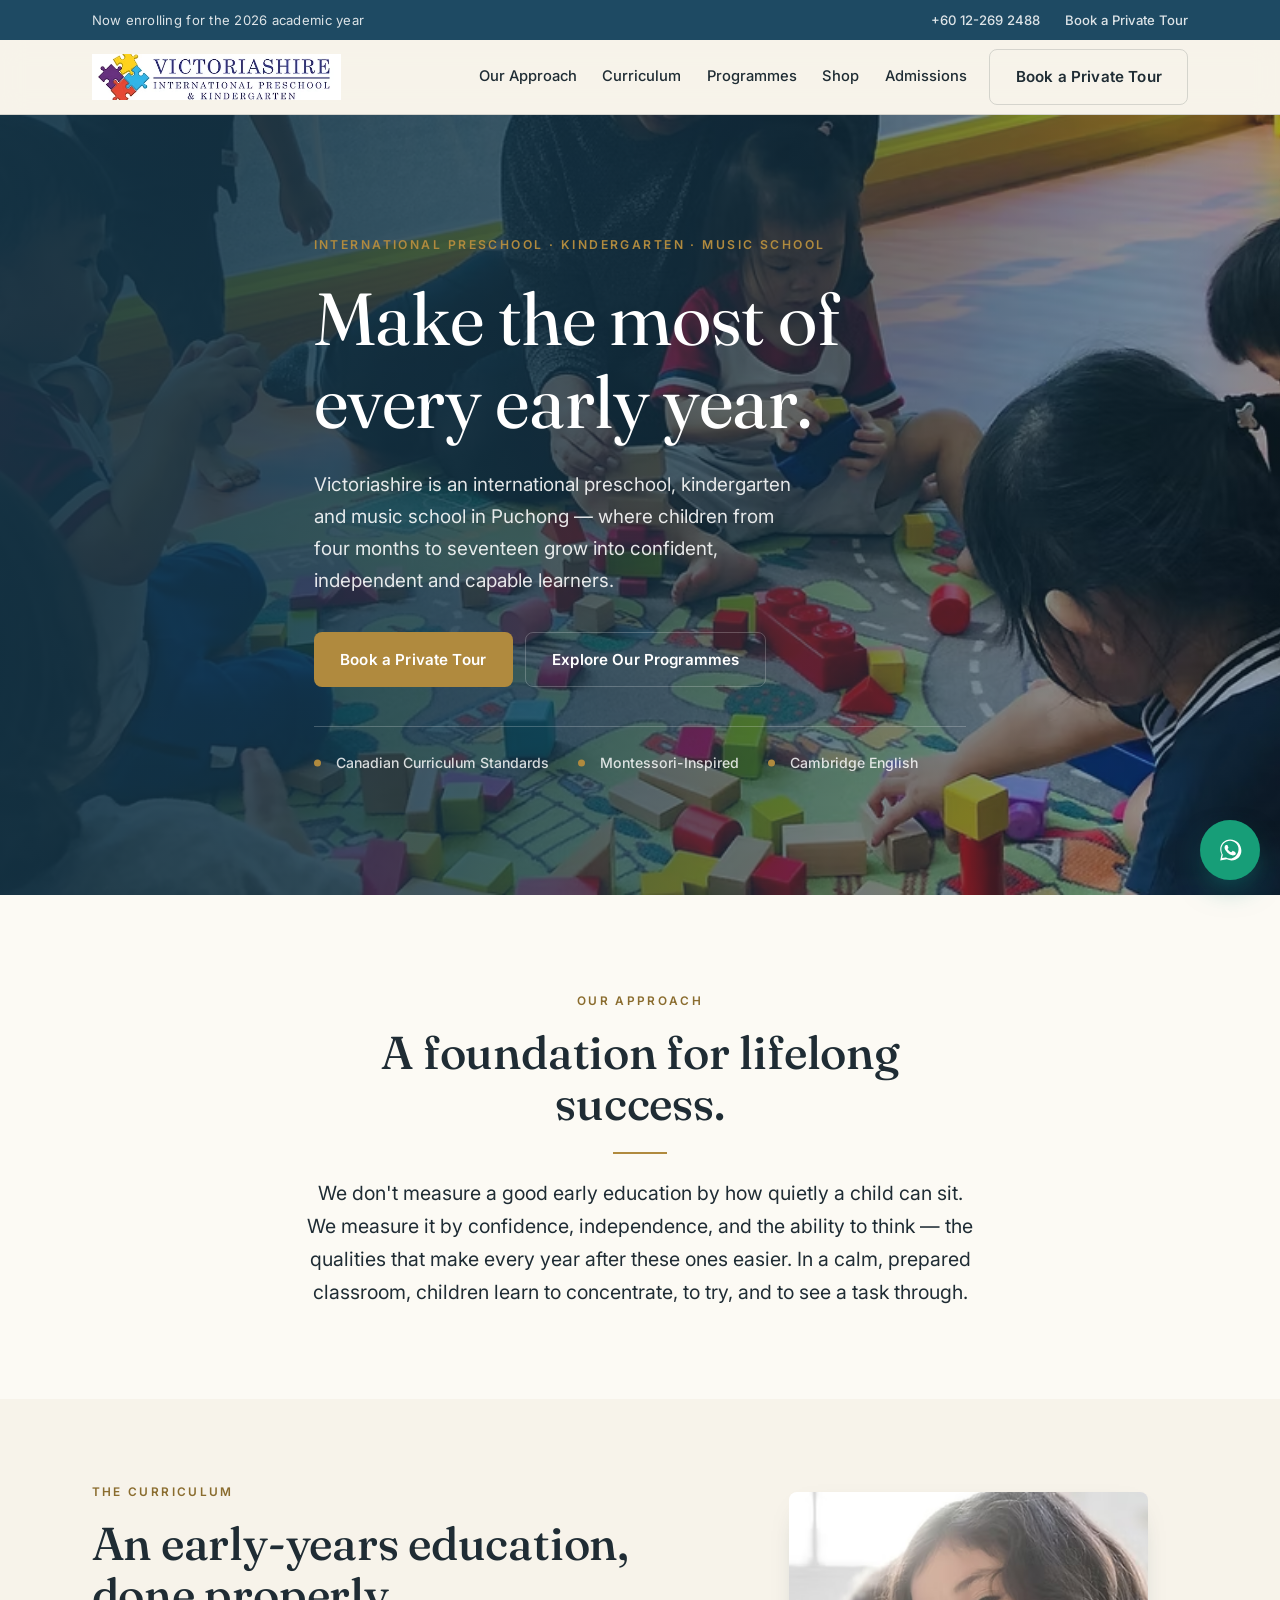
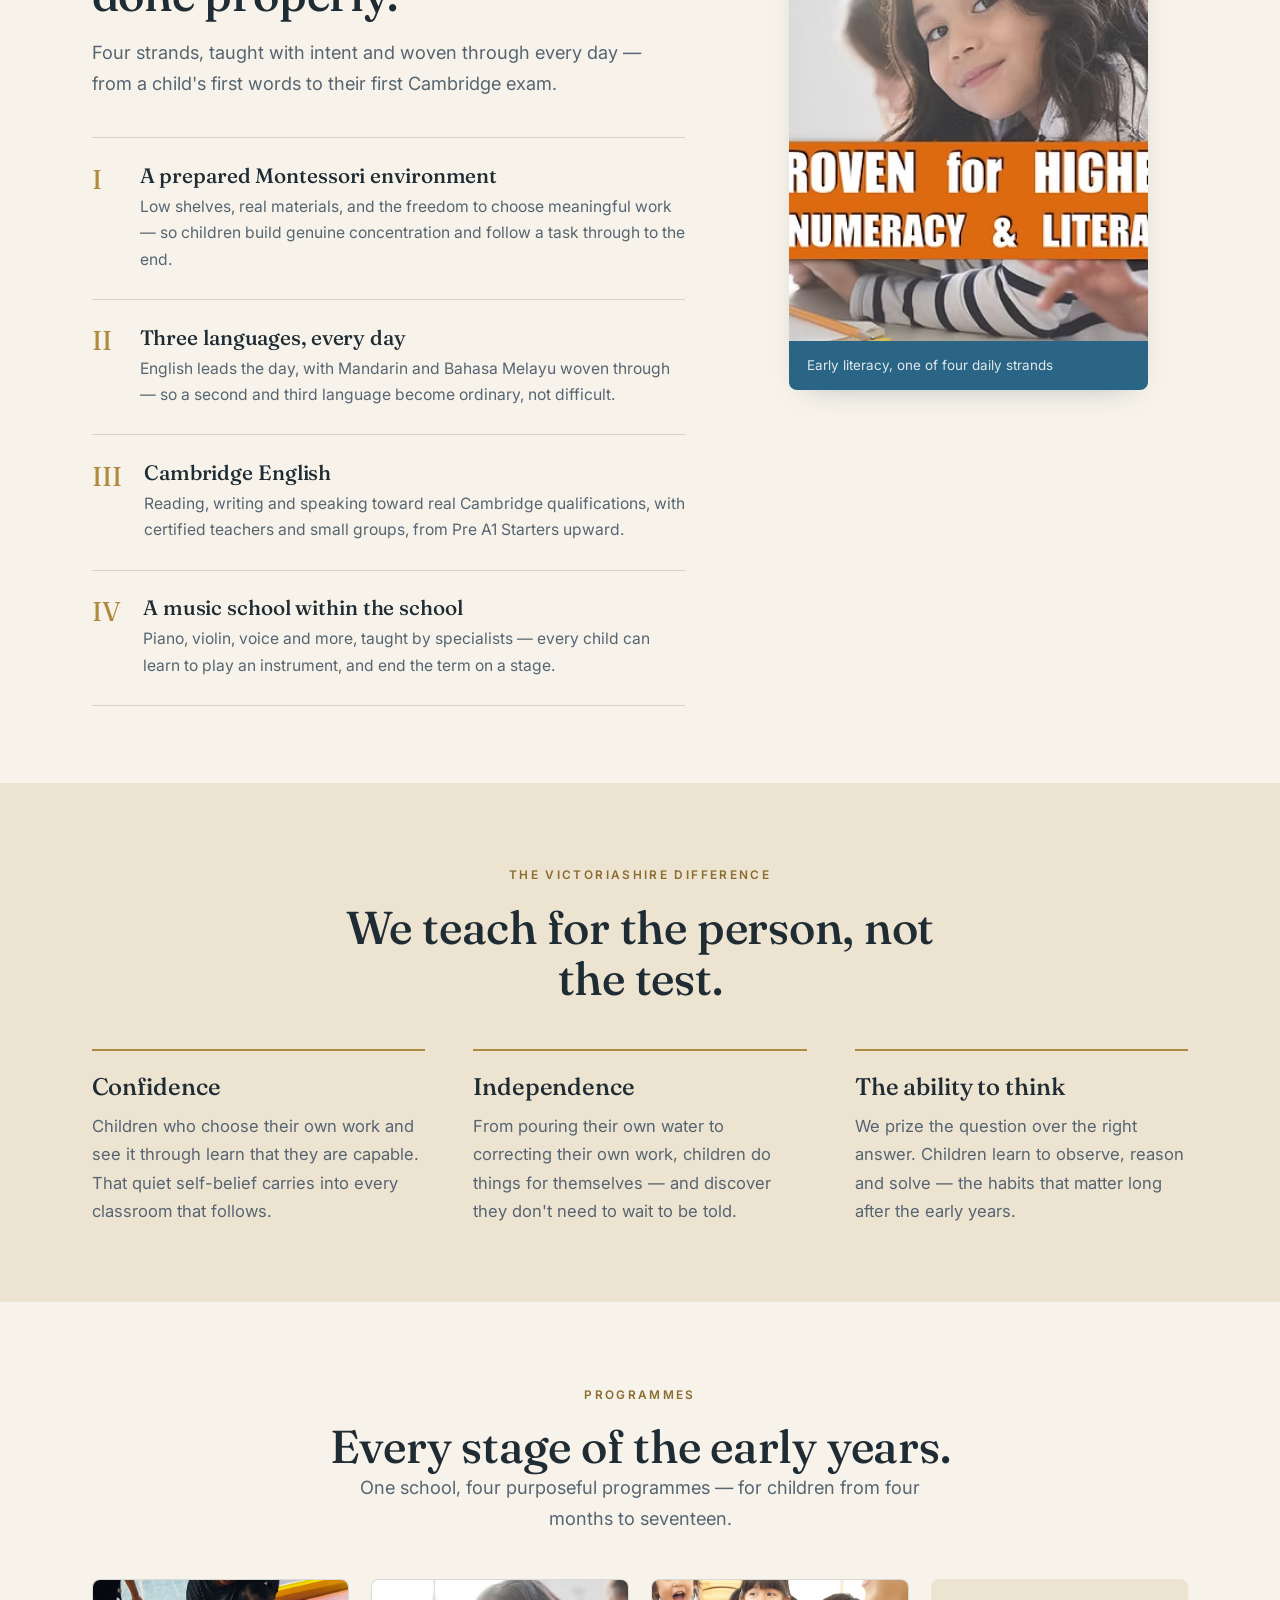
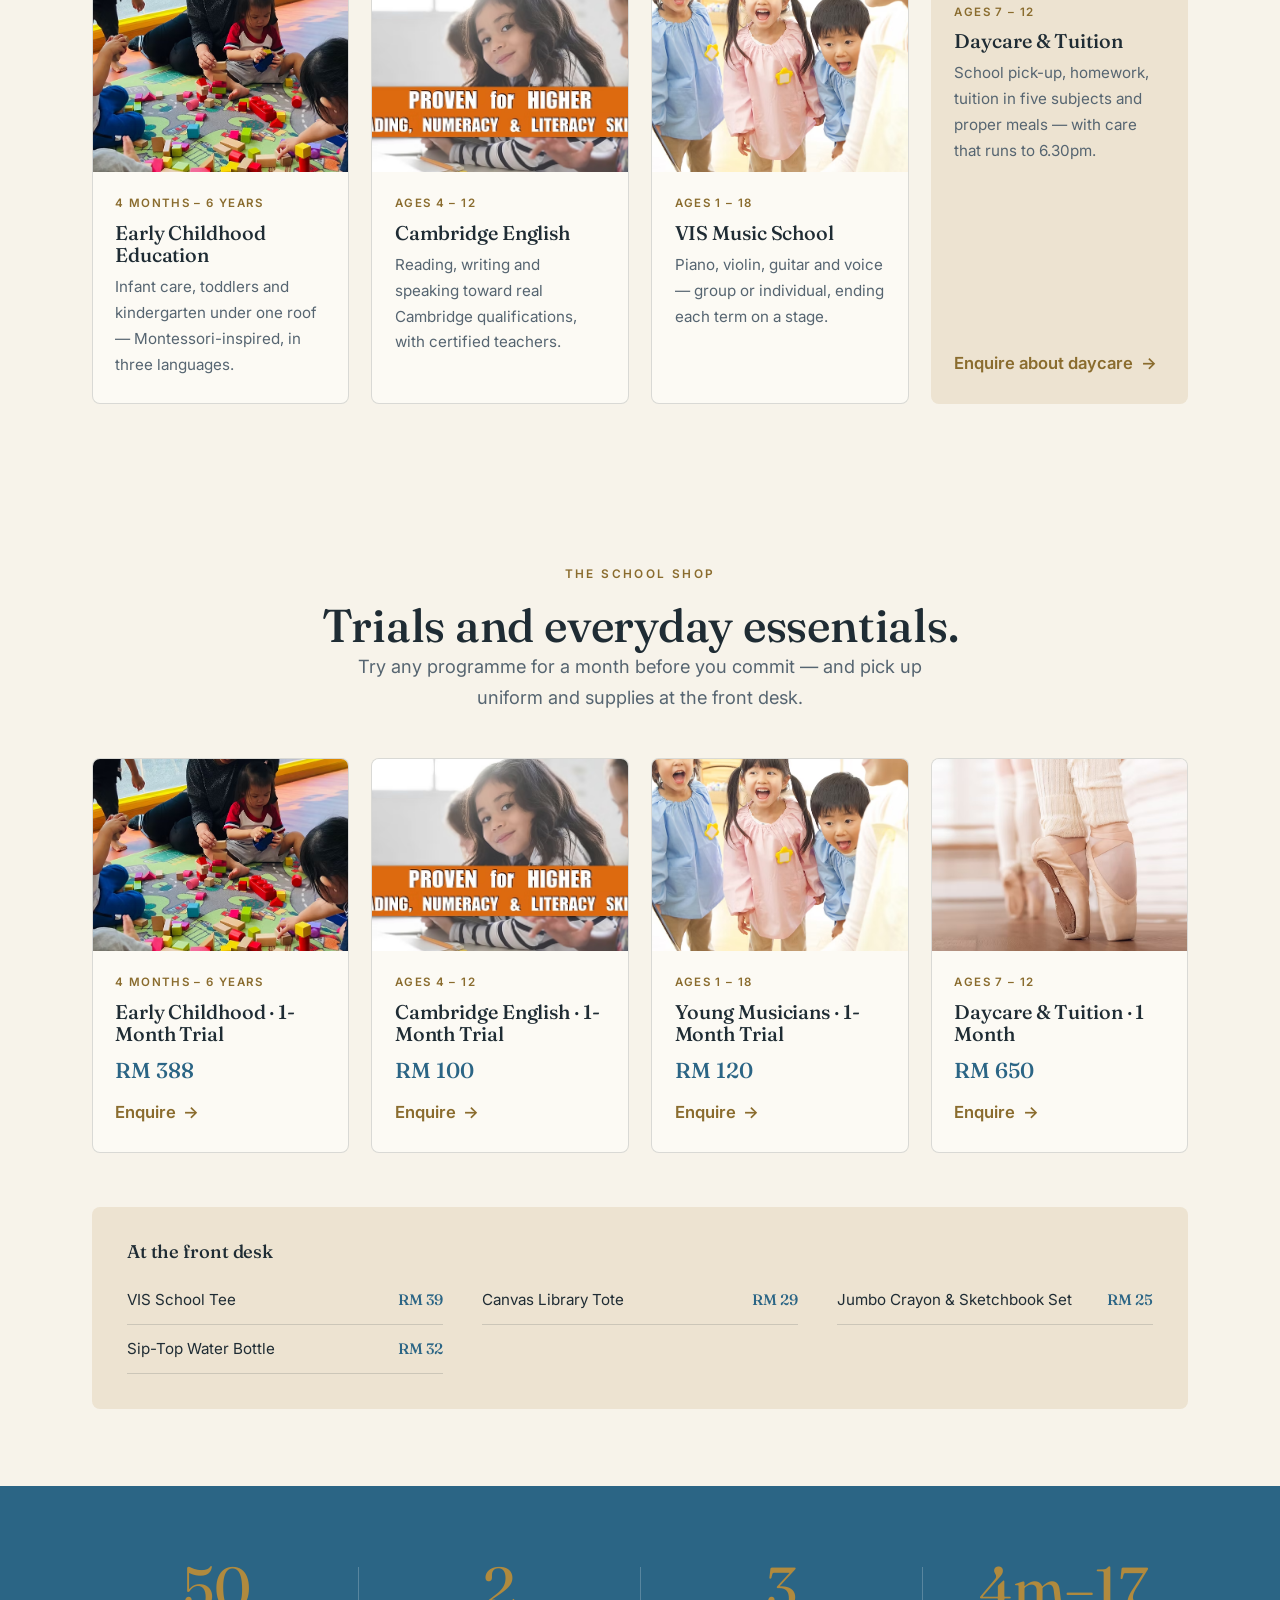
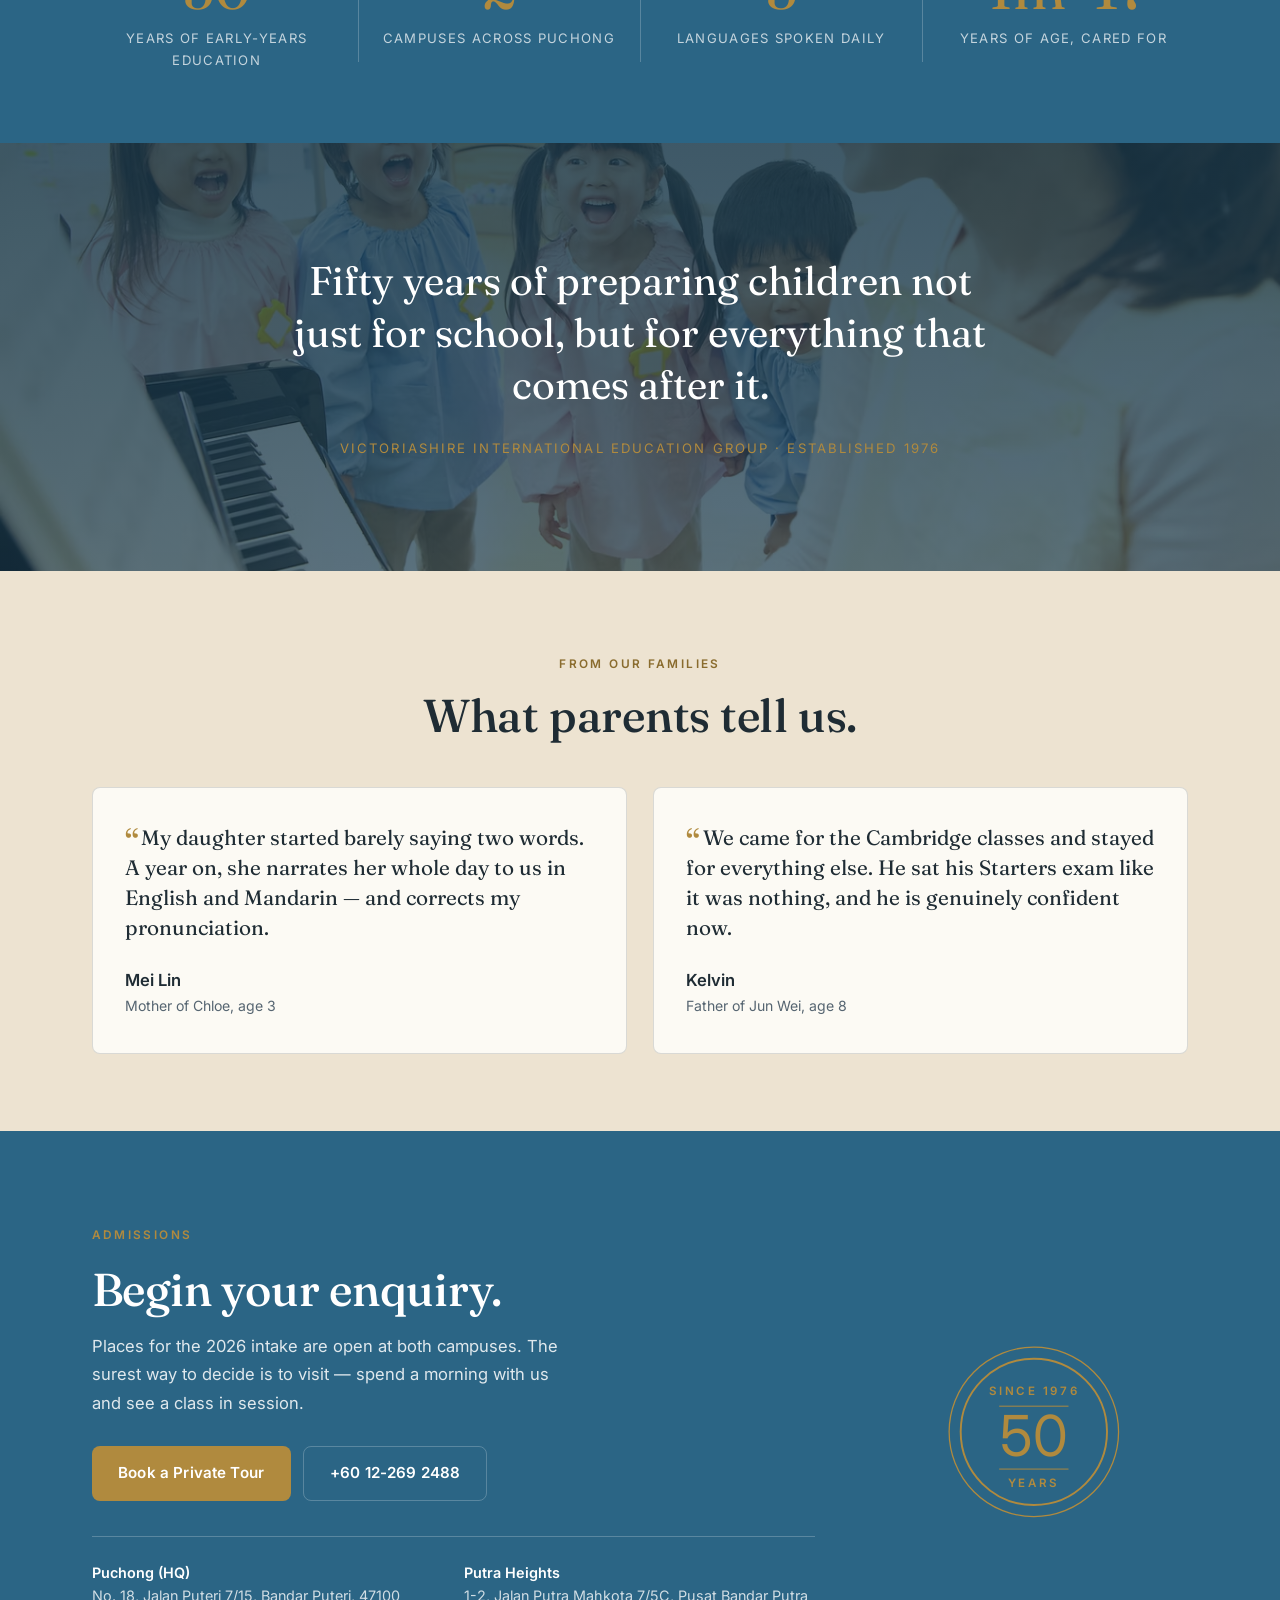
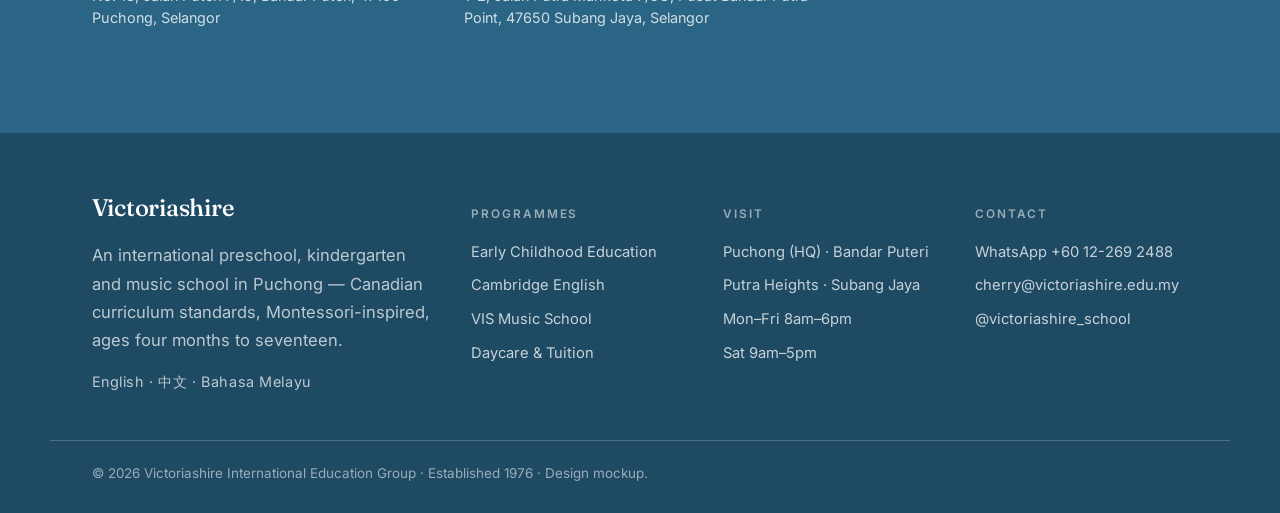
==== commit f4dd86e0: "Client feedback round: palette, imagery, links and chat fix Mockup 3 (Direction B): - Replace forest" ====
--- a/mockup-3-html/index.html
+++ b/mockup-3-html/index.html
@@ -20,7 +20,7 @@
       <span class="topbar-note">Now enrolling for the 2026 academic year</span>
       <span class="topbar-links">
         <a href="tel:+60122692488">+60 12-269 2488</a>
-        <a href="https://wa.me/60122692488">Book a Private Tour</a>
+        <a href="https://wa.me/60122692488" target="_blank" rel="noopener">Book a Private Tour</a>
       </span>
     </div>
   </div>
@@ -29,16 +29,16 @@
   <header class="site-head">
     <div class="wrap head-in">
       <a class="brand" href="#top" aria-label="Victoriashire — home">
-        <span class="brand-name">Victoriashire</span>
-        <span class="brand-sub">International School · Puchong</span>
+        <img class="brand-logo" src="img/logo-preschool.avif" alt="Victoriashire International Preschool &amp; Kindergarten">
       </a>
       <nav class="nav" aria-label="Primary">
         <a href="#about">Our Approach</a>
         <a href="#curriculum">Curriculum</a>
         <a href="#programmes">Programmes</a>
+        <a href="#shop">Shop</a>
         <a href="#visit">Admissions</a>
       </nav>
-      <a class="btn btn-outline head-cta" href="https://wa.me/60122692488">Book a Private Tour</a>
+      <a class="btn btn-outline head-cta" href="https://wa.me/60122692488" target="_blank" rel="noopener">Book a Private Tour</a>
     </div>
   </header>
 
@@ -55,7 +55,7 @@
         <h1>Make the most of<br>every early year.</h1>
         <p class="hero-sub">Victoriashire is an international preschool, kindergarten and music school in Puchong — where children from four months to seventeen grow into confident, independent and capable learners.</p>
         <div class="hero-cta">
-          <a class="btn btn-brass" href="https://wa.me/60122692488">Book a Private Tour</a>
+          <a class="btn btn-brass" href="https://wa.me/60122692488" target="_blank" rel="noopener">Book a Private Tour</a>
           <a class="btn btn-line-light" href="#programmes">Explore Our Programmes</a>
         </div>
         <ul class="hero-creds">
@@ -183,9 +183,68 @@
               <span class="prog-age">Ages 7 – 12</span>
               <h3>Daycare &amp; Tuition</h3>
               <p>School pick-up, homework, tuition in five subjects and proper meals — with care that runs to 6.30pm.</p>
-              <a class="arrow-link" href="https://wa.me/60122692488">Enquire about daycare <span aria-hidden="true">→</span></a>
-            </div>
-          </article>
+              <a class="arrow-link" href="https://wa.me/60122692488" target="_blank" rel="noopener">Enquire about daycare <span aria-hidden="true">→</span></a>
+            </div>
+          </article>
+        </div>
+      </div>
+    </section>
+
+    <!-- SHOP -->
+    <section class="section shop" id="shop">
+      <div class="wrap">
+        <div class="sec-head sec-head--center">
+          <span class="kicker">The School Shop</span>
+          <h2>Trials and everyday essentials.</h2>
+          <p class="lede lede--center">Try any programme for a month before you commit — and pick up uniform and supplies at the front desk.</p>
+        </div>
+        <div class="prog-grid">
+          <article class="prog-card reveal">
+            <div class="prog-media"><img src="img/photo-blocks.avif" alt="Toddlers building with wooden blocks"></div>
+            <div class="prog-body">
+              <span class="prog-age">4 months – 6 years</span>
+              <h3>Early Childhood · 1-Month Trial</h3>
+              <span class="shop-price">RM 388</span>
+              <a class="arrow-link" href="https://wa.me/60122692488" target="_blank" rel="noopener">Enquire <span aria-hidden="true">→</span></a>
+            </div>
+          </article>
+          <article class="prog-card reveal">
+            <div class="prog-media"><img src="img/photo-literacy.avif" alt="A child practising early reading and writing"></div>
+            <div class="prog-body">
+              <span class="prog-age">Ages 4 – 12</span>
+              <h3>Cambridge English · 1-Month Trial</h3>
+              <span class="shop-price">RM 100</span>
+              <a class="arrow-link" href="https://wa.me/60122692488" target="_blank" rel="noopener">Enquire <span aria-hidden="true">→</span></a>
+            </div>
+          </article>
+          <article class="prog-card reveal">
+            <div class="prog-media"><img src="img/photo-music-class.avif" alt="Children around a piano in music class"></div>
+            <div class="prog-body">
+              <span class="prog-age">Ages 1 – 18</span>
+              <h3>Young Musicians · 1-Month Trial</h3>
+              <span class="shop-price">RM 120</span>
+              <a class="arrow-link" href="https://wa.me/60122692488" target="_blank" rel="noopener">Enquire <span aria-hidden="true">→</span></a>
+            </div>
+          </article>
+          <article class="prog-card reveal">
+            <div class="prog-media"><img src="img/photo-ballet.avif" alt="A child in an after-school enrichment class"></div>
+            <div class="prog-body">
+              <span class="prog-age">Ages 7 – 12</span>
+              <h3>Daycare &amp; Tuition · 1 Month</h3>
+              <span class="shop-price">RM 650</span>
+              <a class="arrow-link" href="https://wa.me/60122692488" target="_blank" rel="noopener">Enquire <span aria-hidden="true">→</span></a>
+            </div>
+          </article>
+        </div>
+
+        <div class="essentials reveal">
+          <h3 class="essentials-title">At the front desk</h3>
+          <ul class="essentials-list">
+            <li><span>VIS School Tee</span><span class="essentials-price">RM 39</span></li>
+            <li><span>Canvas Library Tote</span><span class="essentials-price">RM 29</span></li>
+            <li><span>Jumbo Crayon &amp; Sketchbook Set</span><span class="essentials-price">RM 25</span></li>
+            <li><span>Sip-Top Water Bottle</span><span class="essentials-price">RM 32</span></li>
+          </ul>
         </div>
       </div>
     </section>
@@ -238,7 +297,7 @@
           <h2>Begin your enquiry.</h2>
           <p>Places for the 2026 intake are open at both campuses. The surest way to decide is to visit — spend a morning with us and see a class in session.</p>
           <div class="enquire-cta">
-            <a class="btn btn-brass" href="https://wa.me/60122692488">Book a Private Tour</a>
+            <a class="btn btn-brass" href="https://wa.me/60122692488" target="_blank" rel="noopener">Book a Private Tour</a>
             <a class="btn btn-line-light" href="tel:+60122692488">+60 12-269 2488</a>
           </div>
           <div class="enquire-addr">
@@ -249,12 +308,12 @@
         <div class="enquire-seal">
           <svg class="seal" viewBox="0 0 140 140" role="img" aria-label="Fifty years of early-years education, established 1976">
             <circle cx="70" cy="70" r="66" fill="none" stroke="currentColor" stroke-width="1"/>
-            <circle cx="70" cy="70" r="56" fill="none" stroke="currentColor" stroke-width="1.5"/>
-            <text class="seal-top" x="70" y="34" text-anchor="middle">SINCE 1976</text>
-            <text class="seal-big" x="70" y="88" text-anchor="middle">50</text>
-            <text class="seal-bot" x="70" y="112" text-anchor="middle">YEARS</text>
-            <line x1="34" y1="44" x2="106" y2="44" stroke="currentColor" stroke-width="0.75"/>
-            <line x1="34" y1="98" x2="106" y2="98" stroke="currentColor" stroke-width="0.75"/>
+            <circle cx="70" cy="70" r="57" fill="none" stroke="currentColor" stroke-width="1.5"/>
+            <text class="seal-top" x="70" y="41" text-anchor="middle">SINCE 1976</text>
+            <line x1="43" y1="50" x2="97" y2="50" stroke="currentColor" stroke-width="0.75"/>
+            <text class="seal-big" x="70" y="89" text-anchor="middle">50</text>
+            <line x1="43" y1="99" x2="97" y2="99" stroke="currentColor" stroke-width="0.75"/>
+            <text class="seal-bot" x="70" y="113" text-anchor="middle">YEARS</text>
           </svg>
         </div>
       </div>
@@ -291,7 +350,7 @@
       <div class="foot-col">
         <h4>Contact</h4>
         <ul>
-          <li><a href="https://wa.me/60122692488">WhatsApp +60 12-269 2488</a></li>
+          <li><a href="https://wa.me/60122692488" target="_blank" rel="noopener">WhatsApp +60 12-269 2488</a></li>
           <li><a href="mailto:cherry@victoriashire.edu.my">cherry@victoriashire.edu.my</a></li>
           <li><a href="https://www.instagram.com/victoriashire_school" rel="noopener">@victoriashire_school</a></li>
         </ul>
--- a/mockup-3-html/css/style.css
+++ b/mockup-3-html/css/style.css
@@ -1,21 +1,21 @@
 /* ============================================================
    Victoriashire — Direction B "International-school credibility"
-   Deep forest green as the dominant surface, warm cream, a brass
+   Deep sky blue as the dominant surface, warm beige, a brass
    hairline system, Fraunces serif display + Inter body. Institutional,
    academic, premium. Signature: a heritage seal for the 50 years.
    ============================================================ */
 
 :root {
-  --forest: #22372B;
-  --forest-deep: #172A20;
-  --forest-soft: #EAEFEA;
-  --cream: #F5F1E8;
-  --paper: #FBF9F3;
+  --sky: #2B6585;        /* dominant deep sky-blue surface */
+  --sky-deep: #1E4A63;   /* topbar / footer */
+  --beige: #EDE3D1;      /* warm beige tint bands */
+  --cream: #F7F3EA;      /* page base */
+  --paper: #FCFAF4;      /* cards */
   --brass: #B08A3E;
   --brass-deep: #8A6C2E;
-  --ink: #23302A;
-  --ink-soft: #5B675E;
-  --line: rgba(34, 55, 43, .16);
+  --ink: #1F2C34;
+  --ink-soft: #566571;
+  --line: rgba(31, 44, 52, .16);
   --line-light: rgba(255, 255, 255, .22);
 
   --serif: "Fraunces", Georgia, "Times New Roman", serif;
@@ -26,8 +26,8 @@
   --section-y: clamp(3.5rem, 6vw, 5.5rem);
   --r: 8px;
   --ease: cubic-bezier(.22, .61, .36, 1);
-  --shadow: 0 24px 60px -30px rgba(23, 42, 32, .5);
-  --shadow-sm: 0 10px 30px -18px rgba(23, 42, 32, .4);
+  --shadow: 0 24px 60px -30px rgba(20, 52, 70, .5);
+  --shadow-sm: 0 10px 30px -18px rgba(20, 52, 70, .4);
 }
 
 /* ---------- reset / base ---------- */
@@ -80,7 +80,7 @@
 .sec-head h2 { max-width: 22ch; }
 .sec-head--center h2 { margin-inline: auto; }
 
-.skip-link { position: fixed; top: -100px; left: 16px; z-index: 2000; background: var(--forest); color: #fff; padding: .7rem 1.1rem; border-radius: var(--r); font-weight: 600; transition: top .2s ease; }
+.skip-link { position: fixed; top: -100px; left: 16px; z-index: 2000; background: var(--sky); color: #fff; padding: .7rem 1.1rem; border-radius: var(--r); font-weight: 600; transition: top .2s ease; }
 .skip-link:focus { top: 16px; }
 :focus-visible { outline: 2px solid var(--brass); outline-offset: 3px; }
 
@@ -111,7 +111,7 @@
 .arrow-link:hover span { transform: translateX(5px); }
 
 /* ---------- topbar ---------- */
-.topbar { background: var(--forest-deep); color: rgba(255,255,255,.85); font-size: .82rem; }
+.topbar { background: var(--sky-deep); color: rgba(255,255,255,.85); font-size: .82rem; }
 .topbar-in { display: flex; align-items: center; justify-content: space-between; gap: 1.4rem; min-height: 40px; }
 .topbar-note { letter-spacing: .02em; }
 .topbar-links { display: inline-flex; gap: 1.6rem; }
@@ -119,10 +119,11 @@
 .topbar-links a:hover { color: var(--brass); }
 
 /* ---------- header ---------- */
-.site-head { position: sticky; top: 0; z-index: 900; background: rgba(245, 241, 232, .9); backdrop-filter: blur(12px); -webkit-backdrop-filter: blur(12px); border-bottom: 1px solid var(--line); }
+.site-head { position: sticky; top: 0; z-index: 900; background: rgba(247, 243, 234, .92); backdrop-filter: blur(12px); -webkit-backdrop-filter: blur(12px); border-bottom: 1px solid var(--line); }
 .head-in { display: flex; align-items: center; gap: 1.4rem; min-height: 74px; }
 .brand { display: flex; flex-direction: column; line-height: 1.1; }
-.brand-name { font-family: var(--serif); font-weight: 500; font-size: 1.55rem; letter-spacing: -0.01em; color: var(--forest); }
+.brand-logo { height: 46px; width: auto; }
+.brand-name { font-family: var(--serif); font-weight: 500; font-size: 1.55rem; letter-spacing: -0.01em; color: var(--sky); }
 .brand-sub { font-family: var(--sans); font-size: .68rem; letter-spacing: .18em; text-transform: uppercase; color: var(--ink-soft); margin-top: .1rem; }
 .nav { display: flex; gap: 1.6rem; margin-left: auto; }
 .nav a { font-family: var(--sans); font-weight: 500; font-size: .92rem; color: var(--ink); padding-block: .3rem; border-bottom: 1.5px solid transparent; transition: border-color .2s ease, color .2s ease; }
@@ -135,7 +136,7 @@
 .hero { position: relative; min-height: min(88vh, 780px); display: flex; align-items: center; color: #fff; overflow: hidden; }
 .hero-media { position: absolute; inset: 0; z-index: 0; }
 .hero-media img { width: 100%; height: 100%; object-fit: cover; }
-.hero-scrim { position: absolute; inset: 0; background: linear-gradient(100deg, rgba(23,42,32,.92) 0%, rgba(23,42,32,.78) 42%, rgba(23,42,32,.32) 100%); }
+.hero-scrim { position: absolute; inset: 0; background: linear-gradient(100deg, rgba(20,52,70,.92) 0%, rgba(20,52,70,.78) 42%, rgba(20,52,70,.32) 100%); }
 .hero-inner { position: relative; z-index: 1; padding-block: clamp(3rem, 8vw, 6rem); max-width: 46rem; }
 .hero-eyebrow { font-family: var(--sans); font-weight: 600; font-size: .76rem; letter-spacing: .2em; text-transform: uppercase; color: var(--brass); margin-bottom: 1.4rem; }
 .hero h1 { color: #fff; }
@@ -162,10 +163,10 @@
 .cur-item p { color: var(--ink-soft); font-size: .98rem; }
 .cur-media { position: sticky; top: 96px; border-radius: var(--r); overflow: hidden; box-shadow: var(--shadow-sm); }
 .cur-media img { width: 100%; height: 100%; object-fit: cover; aspect-ratio: 4 / 5; }
-.cur-media figcaption { background: var(--forest); color: rgba(255,255,255,.85); font-size: .84rem; padding: .8rem 1.1rem; }
+.cur-media figcaption { background: var(--sky); color: rgba(255,255,255,.85); font-size: .84rem; padding: .8rem 1.1rem; }
 
 /* ---------- the difference ---------- */
-.difference { background: var(--forest-soft); }
+.difference { background: var(--beige); }
 .diff-grid { display: grid; grid-template-columns: repeat(3, 1fr); gap: clamp(1.6rem, 4vw, 3rem); }
 .diff-col { padding-top: 1.4rem; border-top: 2px solid var(--brass); }
 .diff-col h3 { font-size: 1.5rem; margin-bottom: .7rem; }
@@ -181,11 +182,19 @@
 .prog-age { font-family: var(--sans); font-weight: 600; font-size: .72rem; letter-spacing: .12em; text-transform: uppercase; color: var(--brass-deep); }
 .prog-body h3 { font-size: 1.24rem; }
 .prog-body p { color: var(--ink-soft); font-size: .95rem; flex: 1; }
-.prog-card--text { background: var(--forest-soft); border-color: transparent; }
+.prog-card--text { background: var(--beige); border-color: transparent; }
 .prog-card--text .arrow-link { margin-top: .6rem; }
 
+/* ---------- shop ---------- */
+.shop-price { font-family: var(--serif); font-weight: 500; font-size: 1.35rem; color: var(--sky); }
+.essentials { margin-top: clamp(2.4rem, 5vw, 3.4rem); background: var(--beige); border-radius: var(--r); padding: clamp(1.6rem, 3vw, 2.2rem); }
+.essentials-title { font-size: 1.15rem; margin-bottom: .8rem; }
+.essentials-list { display: grid; grid-template-columns: repeat(auto-fit, minmax(230px, 1fr)); gap: 0 2.4rem; }
+.essentials-list li { display: flex; justify-content: space-between; align-items: baseline; gap: 1rem; padding: .7rem 0; border-bottom: 1px solid var(--line); font-size: .95rem; }
+.essentials-price { font-family: var(--serif); font-weight: 500; color: var(--sky); white-space: nowrap; }
+
 /* ---------- figures ---------- */
-.figures { background: var(--forest); color: #fff; padding-block: clamp(3rem, 6vw, 4.5rem); }
+.figures { background: var(--sky); color: #fff; padding-block: clamp(3rem, 6vw, 4.5rem); }
 .fig-grid { display: grid; grid-template-columns: repeat(4, 1fr); gap: 2rem; text-align: center; }
 .fig { display: flex; flex-direction: column; gap: .6rem; position: relative; }
 .fig-num { font-family: var(--serif); font-weight: 400; font-size: clamp(2.6rem, 5vw, 3.7rem); line-height: 1; color: var(--brass); }
@@ -195,13 +204,13 @@
 /* ---------- feature band ---------- */
 .feature-band { position: relative; overflow: hidden; color: #fff; }
 .feature-bg { position: absolute; inset: 0; width: 100%; height: 100%; object-fit: cover; }
-.feature-scrim { position: absolute; inset: 0; background: linear-gradient(180deg, rgba(23,42,32,.82), rgba(23,42,32,.7)); }
+.feature-scrim { position: absolute; inset: 0; background: linear-gradient(180deg, rgba(20,52,70,.82), rgba(20,52,70,.7)); }
 .feature-inner { position: relative; text-align: center; padding-block: clamp(4rem, 9vw, 7rem); max-width: 820px; }
 .feature-inner blockquote { margin: 0; font-family: var(--serif); font-weight: 400; font-size: clamp(1.6rem, 3.4vw, 2.5rem); line-height: 1.3; color: #fff; }
 .feature-attr { margin-top: 1.6rem; font-family: var(--sans); font-size: .82rem; letter-spacing: .16em; text-transform: uppercase; color: var(--brass); }
 
 /* ---------- voices ---------- */
-.voices { background: var(--forest-soft); }
+.voices { background: var(--beige); }
 .voices-grid { display: grid; grid-template-columns: 1fr 1fr; gap: 1.6rem; }
 .voice { background: var(--paper); border: 1px solid var(--line); border-radius: var(--r); padding: 2.2rem 2rem; margin: 0; }
 .voice blockquote { margin: 0 0 1.4rem; font-family: var(--serif); font-weight: 400; font-size: 1.3rem; line-height: 1.45; color: var(--ink); }
@@ -211,7 +220,7 @@
 .v-role { font-family: var(--sans); font-size: .88rem; color: var(--ink-soft); }
 
 /* ---------- enquire ---------- */
-.enquire { background: var(--forest); color: #fff; padding-block: clamp(3.5rem, 7vw, 5.5rem); }
+.enquire { background: var(--sky); color: #fff; padding-block: clamp(3.5rem, 7vw, 5.5rem); }
 .enquire-inner { display: grid; grid-template-columns: 1.4fr .6fr; gap: clamp(2rem, 5vw, 4rem); align-items: center; }
 .enquire-copy h2 { color: #fff; margin: .2rem 0 1rem; }
 .enquire-copy > p { color: rgba(255,255,255,.85); max-width: 48ch; }
@@ -220,14 +229,15 @@
 .enquire-addr p { color: rgba(255,255,255,.78); font-size: .9rem; line-height: 1.55; }
 .enquire-addr strong { color: #fff; }
 .enquire-seal { display: flex; justify-content: center; }
-.seal { color: var(--brass); width: min(220px, 60%); height: auto; }
+.seal { color: var(--brass); width: min(200px, 58%); height: auto; }
 .seal text { fill: currentColor; font-family: var(--sans); }
-.seal-top, .seal-bot { font-size: 11px; letter-spacing: 3px; font-weight: 600; }
-.seal-big { font-family: var(--serif); font-size: 46px; font-weight: 400; }
+/* sized so the text always clears the inner ring */
+.seal-top, .seal-bot { font-size: 9px; letter-spacing: 2px; font-weight: 600; }
+.seal-big { font-family: var(--serif); font-size: 44px; font-weight: 400; letter-spacing: 0; }
 @media (max-width: 820px) { .enquire-inner { grid-template-columns: 1fr; } .enquire-seal { order: -1; justify-content: flex-start; } .seal { width: 150px; } }
 
 /* ---------- footer ---------- */
-.site-foot { background: var(--forest-deep); color: rgba(255,255,255,.72); padding-block: 3.4rem 1.8rem; }
+.site-foot { background: var(--sky-deep); color: rgba(255,255,255,.72); padding-block: 3.4rem 1.8rem; }
 .foot-grid { display: grid; grid-template-columns: 1.6fr 1fr 1fr 1fr; gap: 2.4rem; }
 .foot-brand .brand-name { color: #fff; font-size: 1.5rem; display: block; margin-bottom: .8rem; }
 .foot-brand p { color: rgba(255,255,255,.7); max-width: 34ch; }
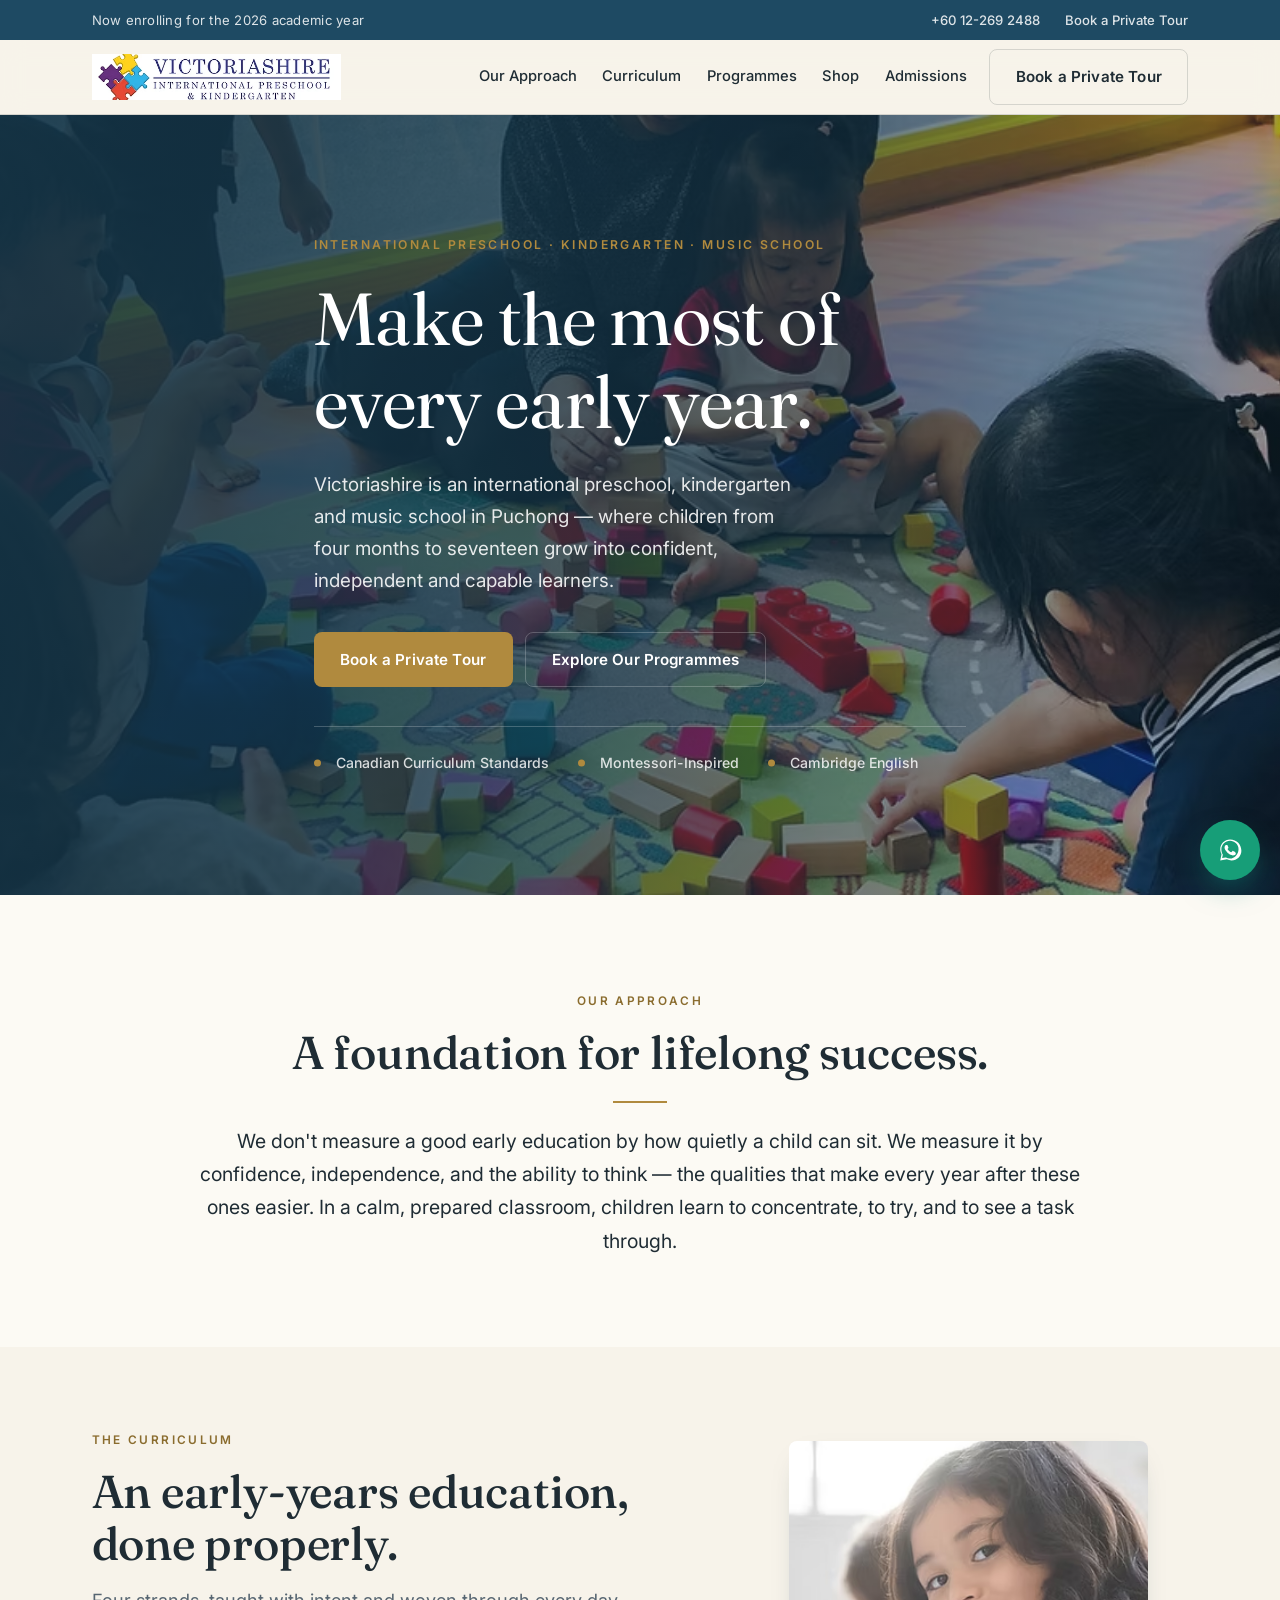
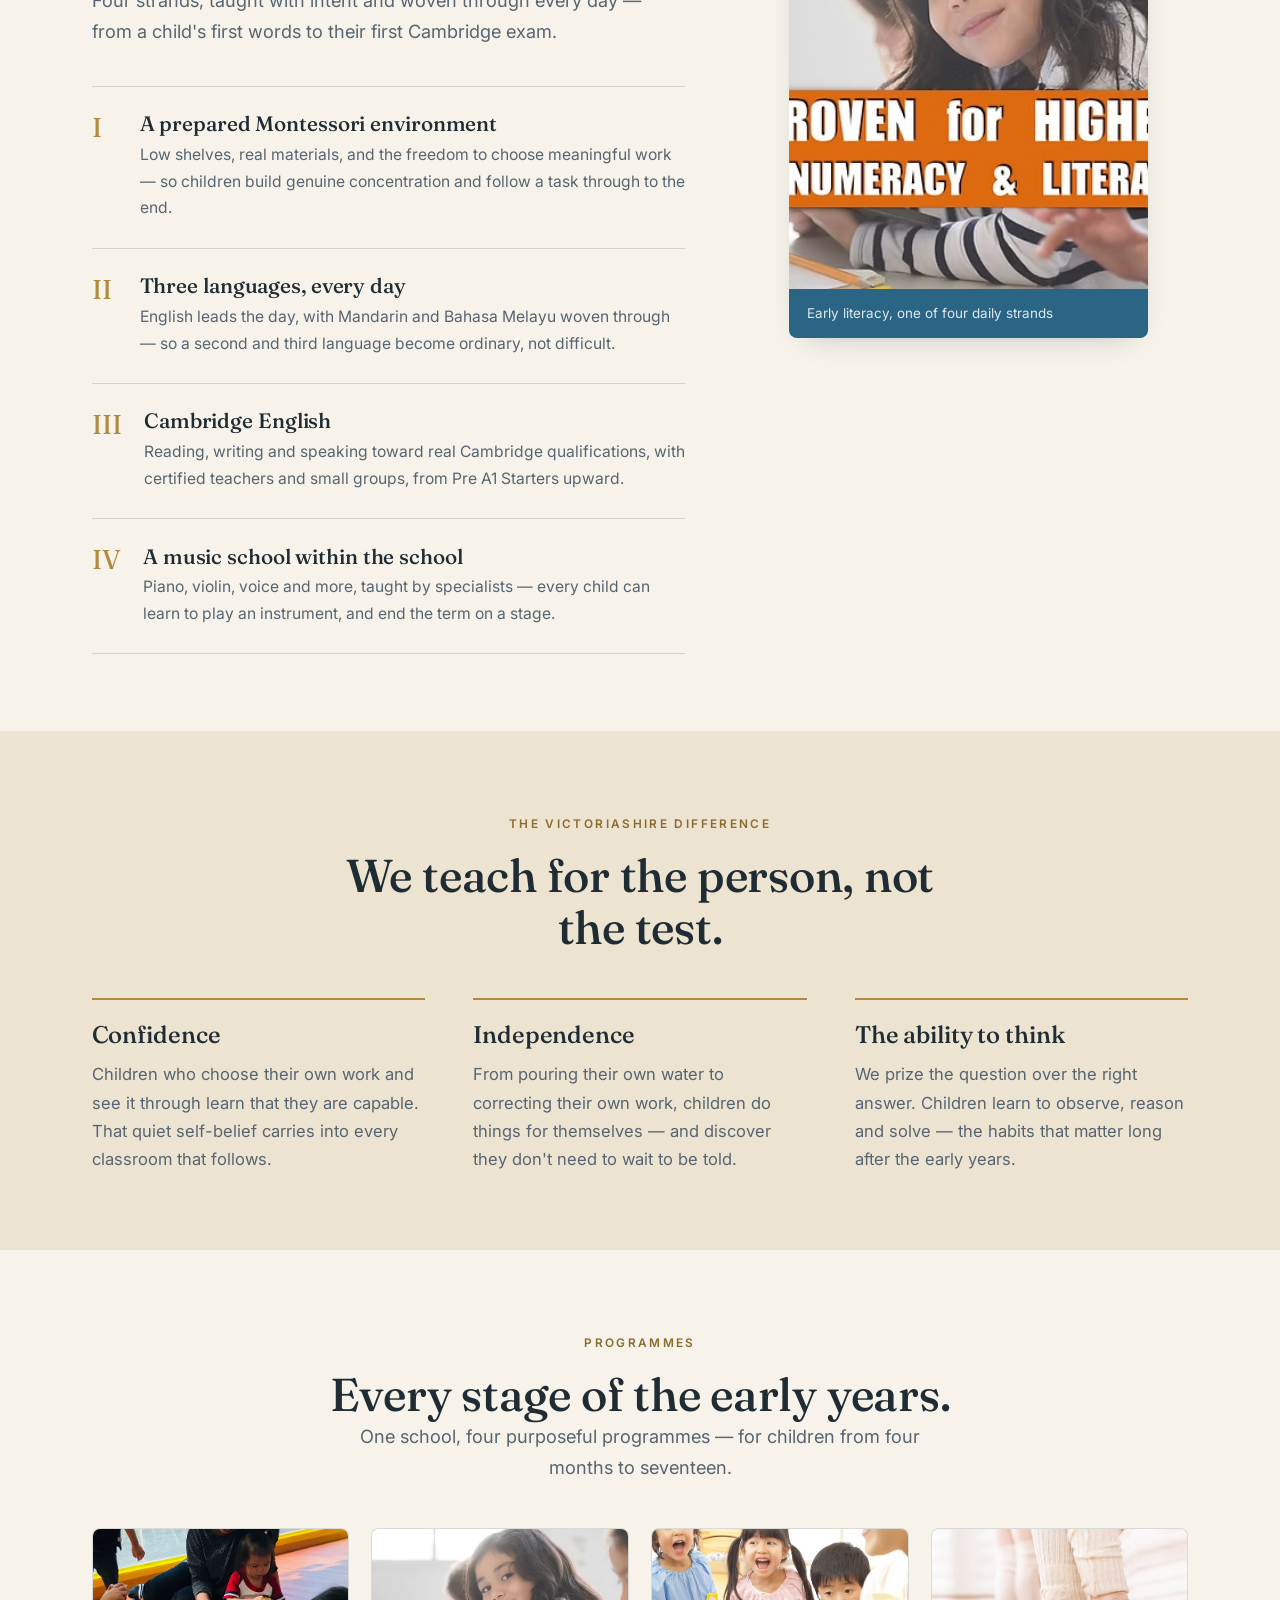
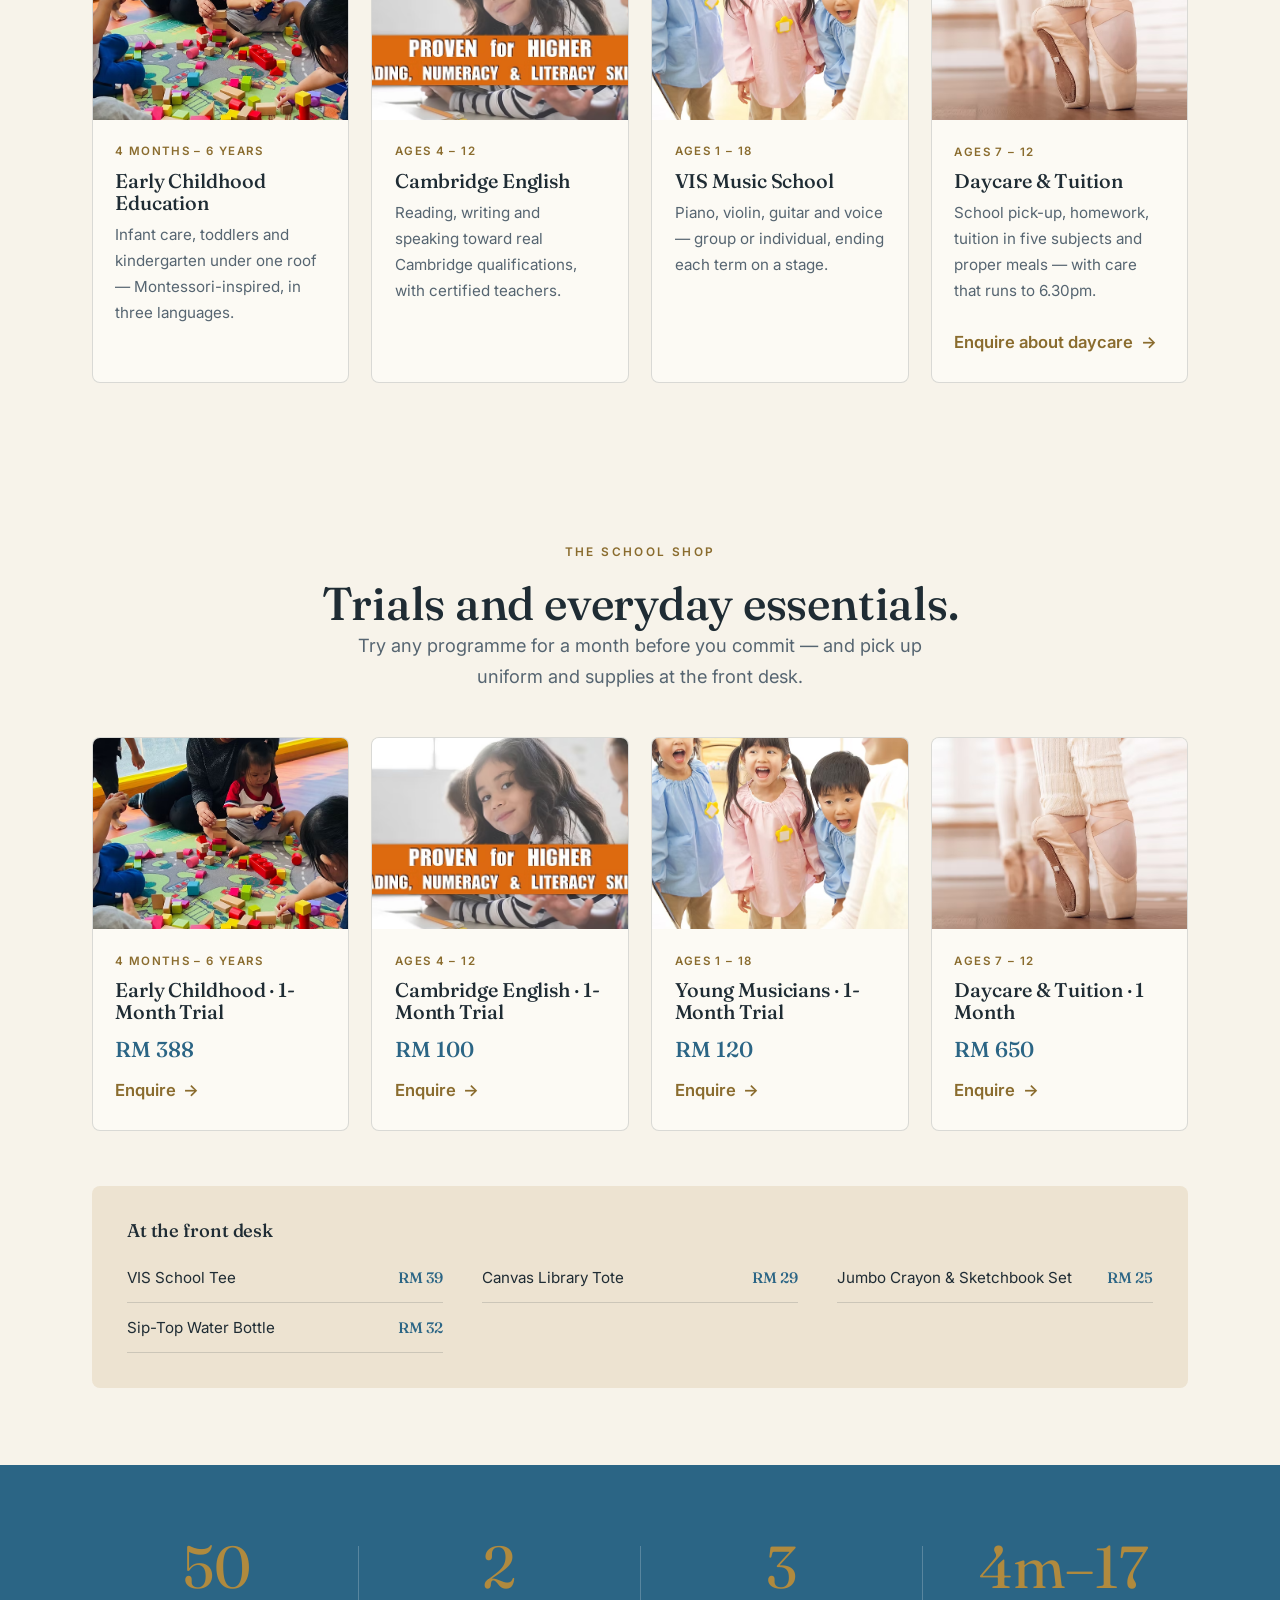
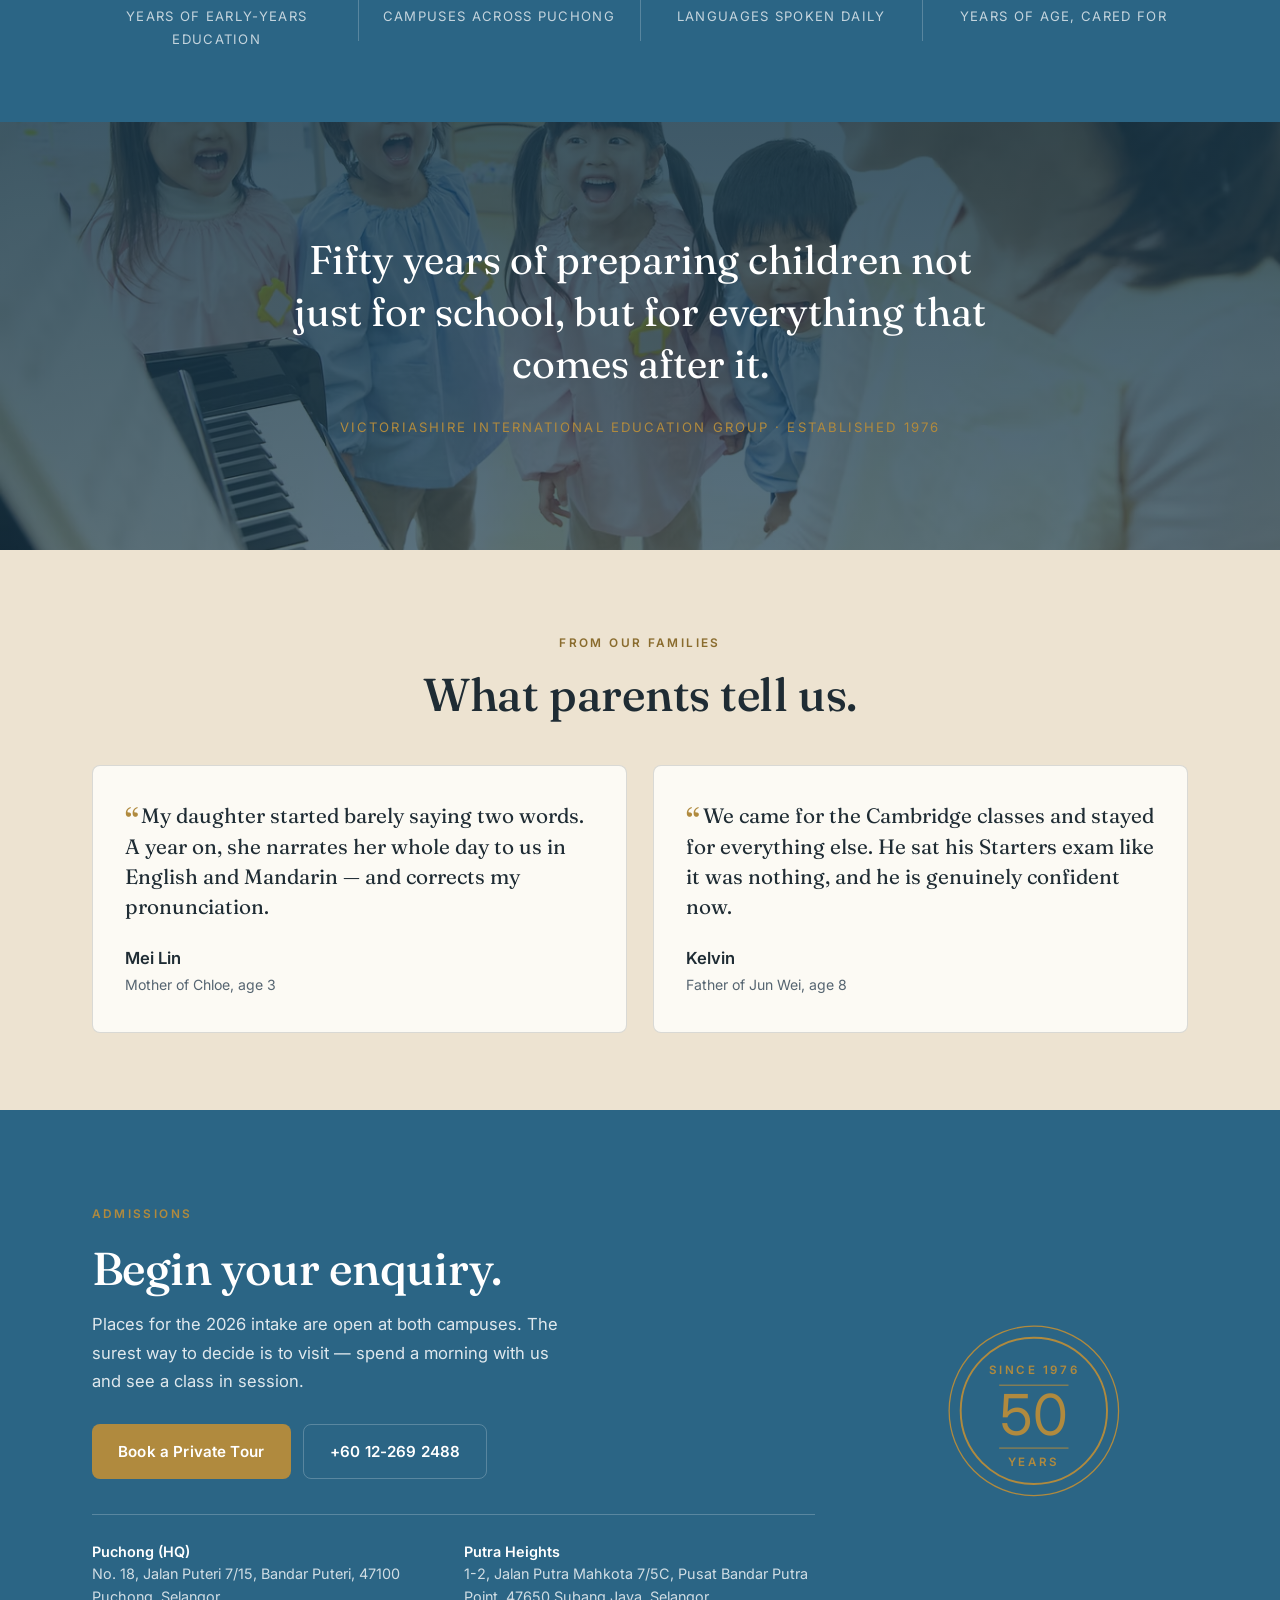
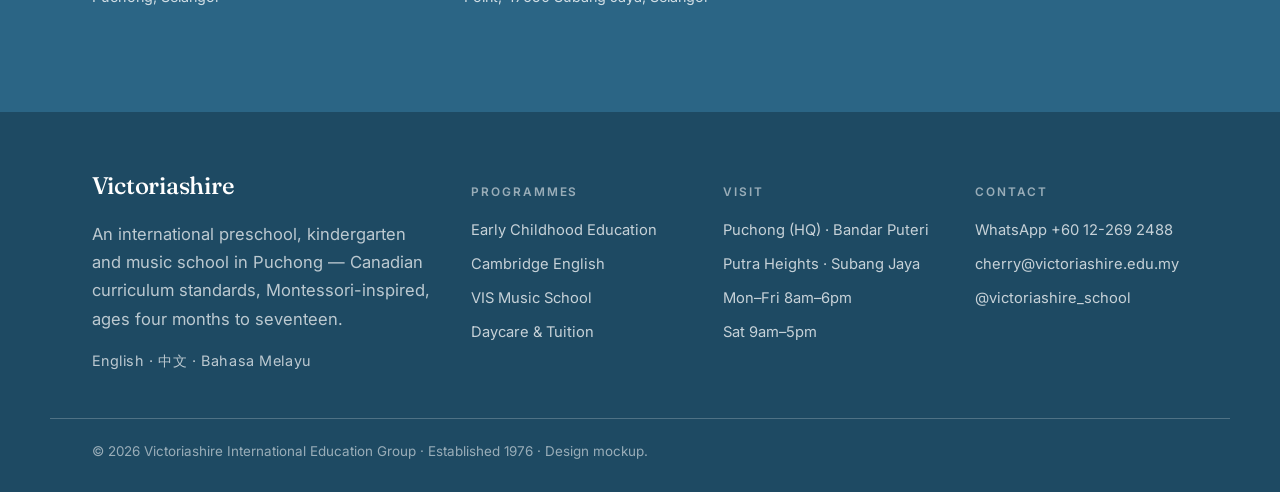
==== commit abaffab4: "Mockup 3: single-line statement heading, daycare image, simpler chat nudge - Widen the "Our Approach" ====
--- a/mockup-3-html/index.html
+++ b/mockup-3-html/index.html
@@ -178,7 +178,8 @@
               <p>Piano, violin, guitar and voice — group or individual, ending each term on a stage.</p>
             </div>
           </article>
-          <article class="prog-card prog-card--text reveal">
+          <article class="prog-card reveal">
+            <div class="prog-media"><img src="img/photo-ballet.avif" alt="A child in an after-school enrichment class"></div>
             <div class="prog-body">
               <span class="prog-age">Ages 7 – 12</span>
               <h3>Daycare &amp; Tuition</h3>
--- a/mockup-3-html/css/style.css
+++ b/mockup-3-html/css/style.css
@@ -148,9 +148,11 @@
 
 /* ---------- statement ---------- */
 .statement { background: var(--paper); text-align: center; padding-block: clamp(3.5rem, 7vw, 6rem); }
-.statement-inner { max-width: 760px; }
-.statement h2 { margin-inline: auto; }
-.statement p { font-size: 1.22rem; line-height: 1.7; color: var(--ink); max-width: 60ch; margin-inline: auto; }
+.statement-inner { max-width: 1000px; }
+/* heading holds a single line on desktop; the clamp scales it with the viewport */
+.statement h2 { margin-inline: auto; white-space: nowrap; }
+.statement p { font-size: 1.22rem; line-height: 1.7; color: var(--ink); max-width: 78ch; margin-inline: auto; }
+@media (max-width: 820px) { .statement h2 { white-space: normal; } }
 
 /* ---------- curriculum ---------- */
 .cur-grid { display: grid; grid-template-columns: 1.15fr .85fr; gap: clamp(2rem, 5vw, 4.5rem); align-items: start; }
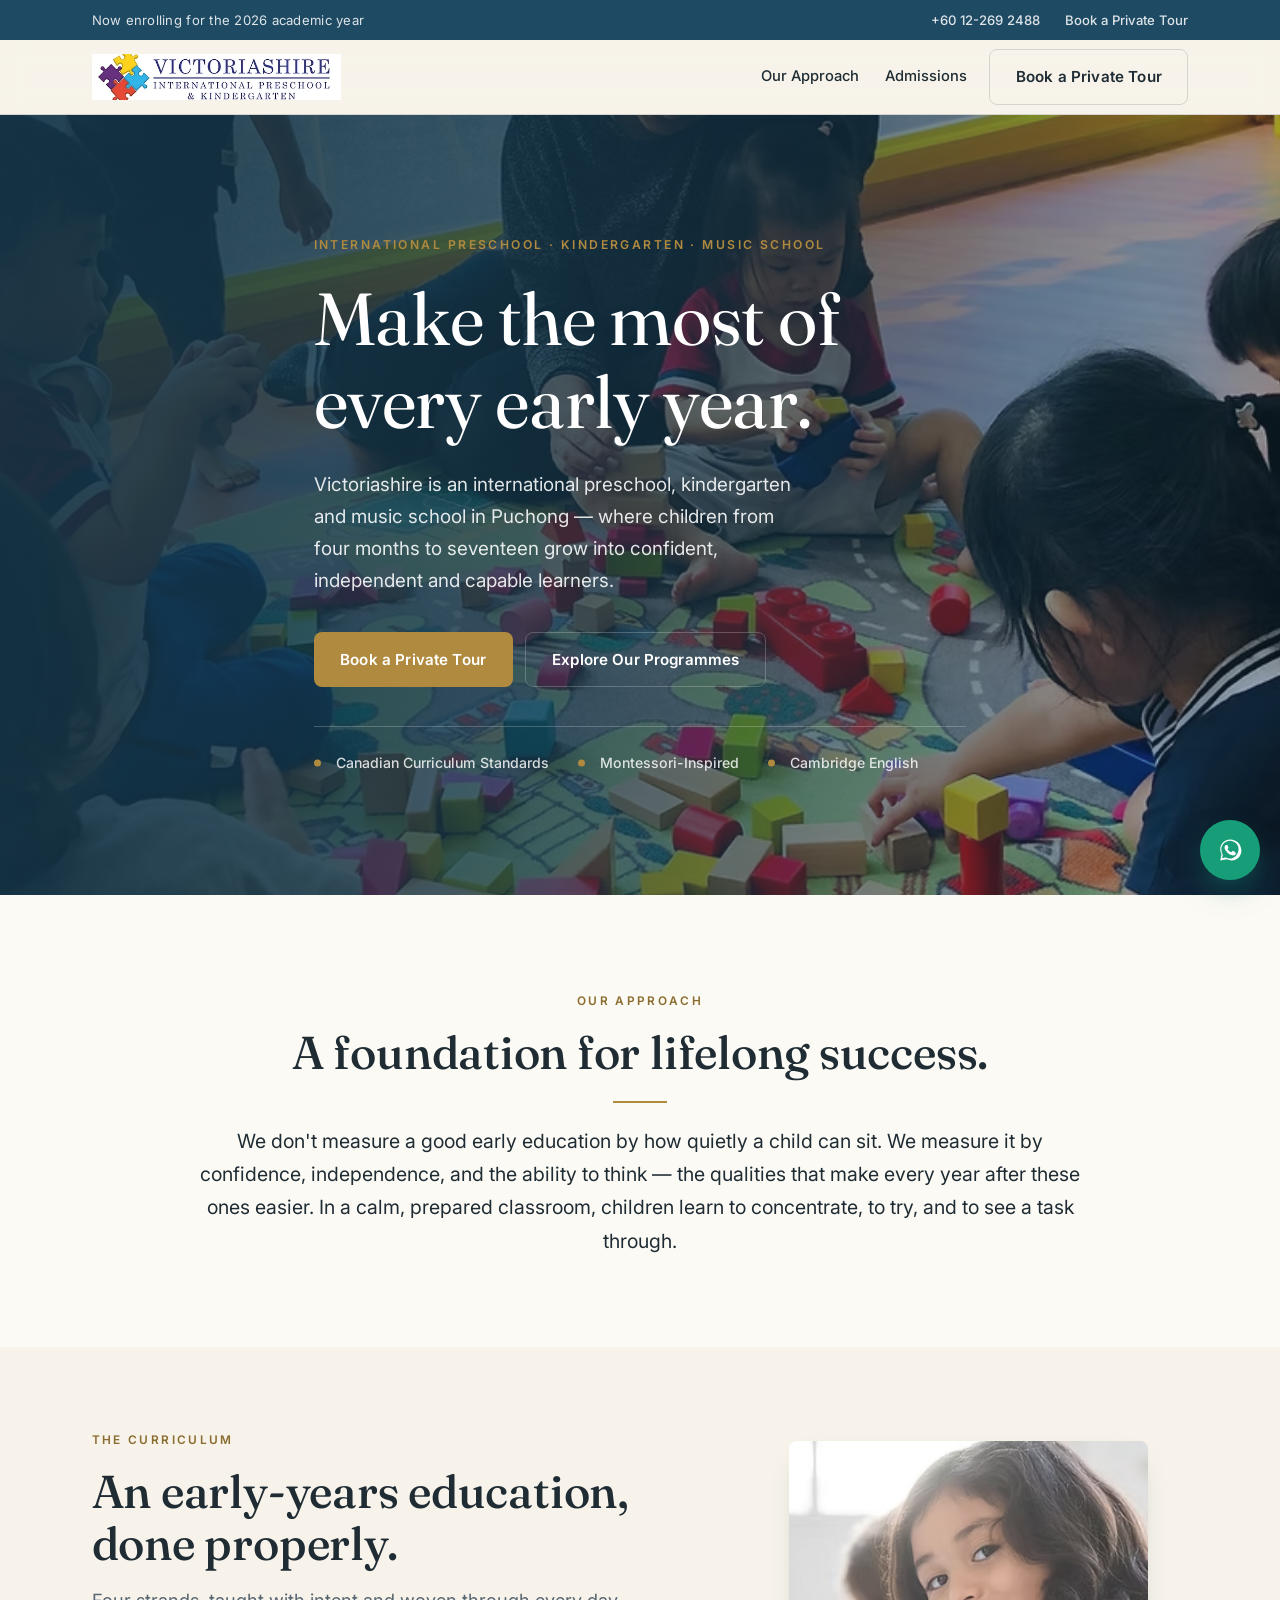
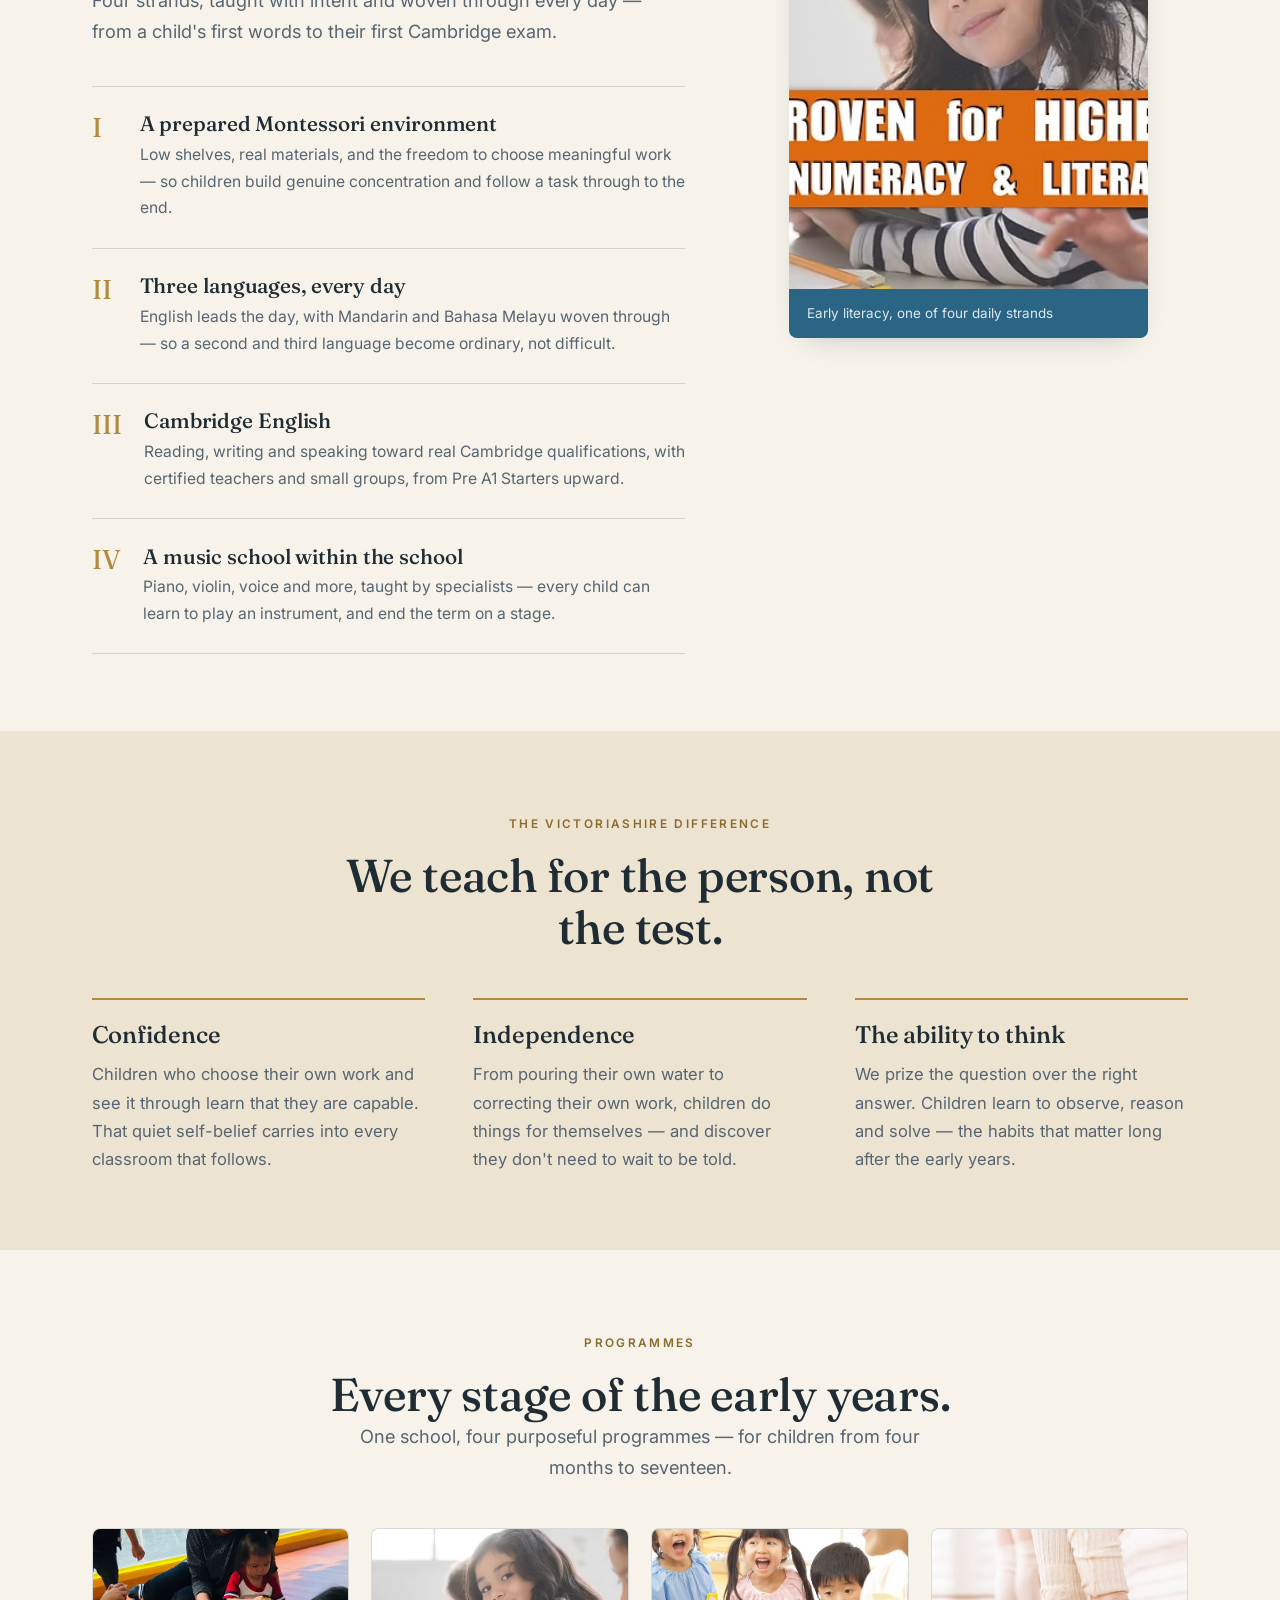
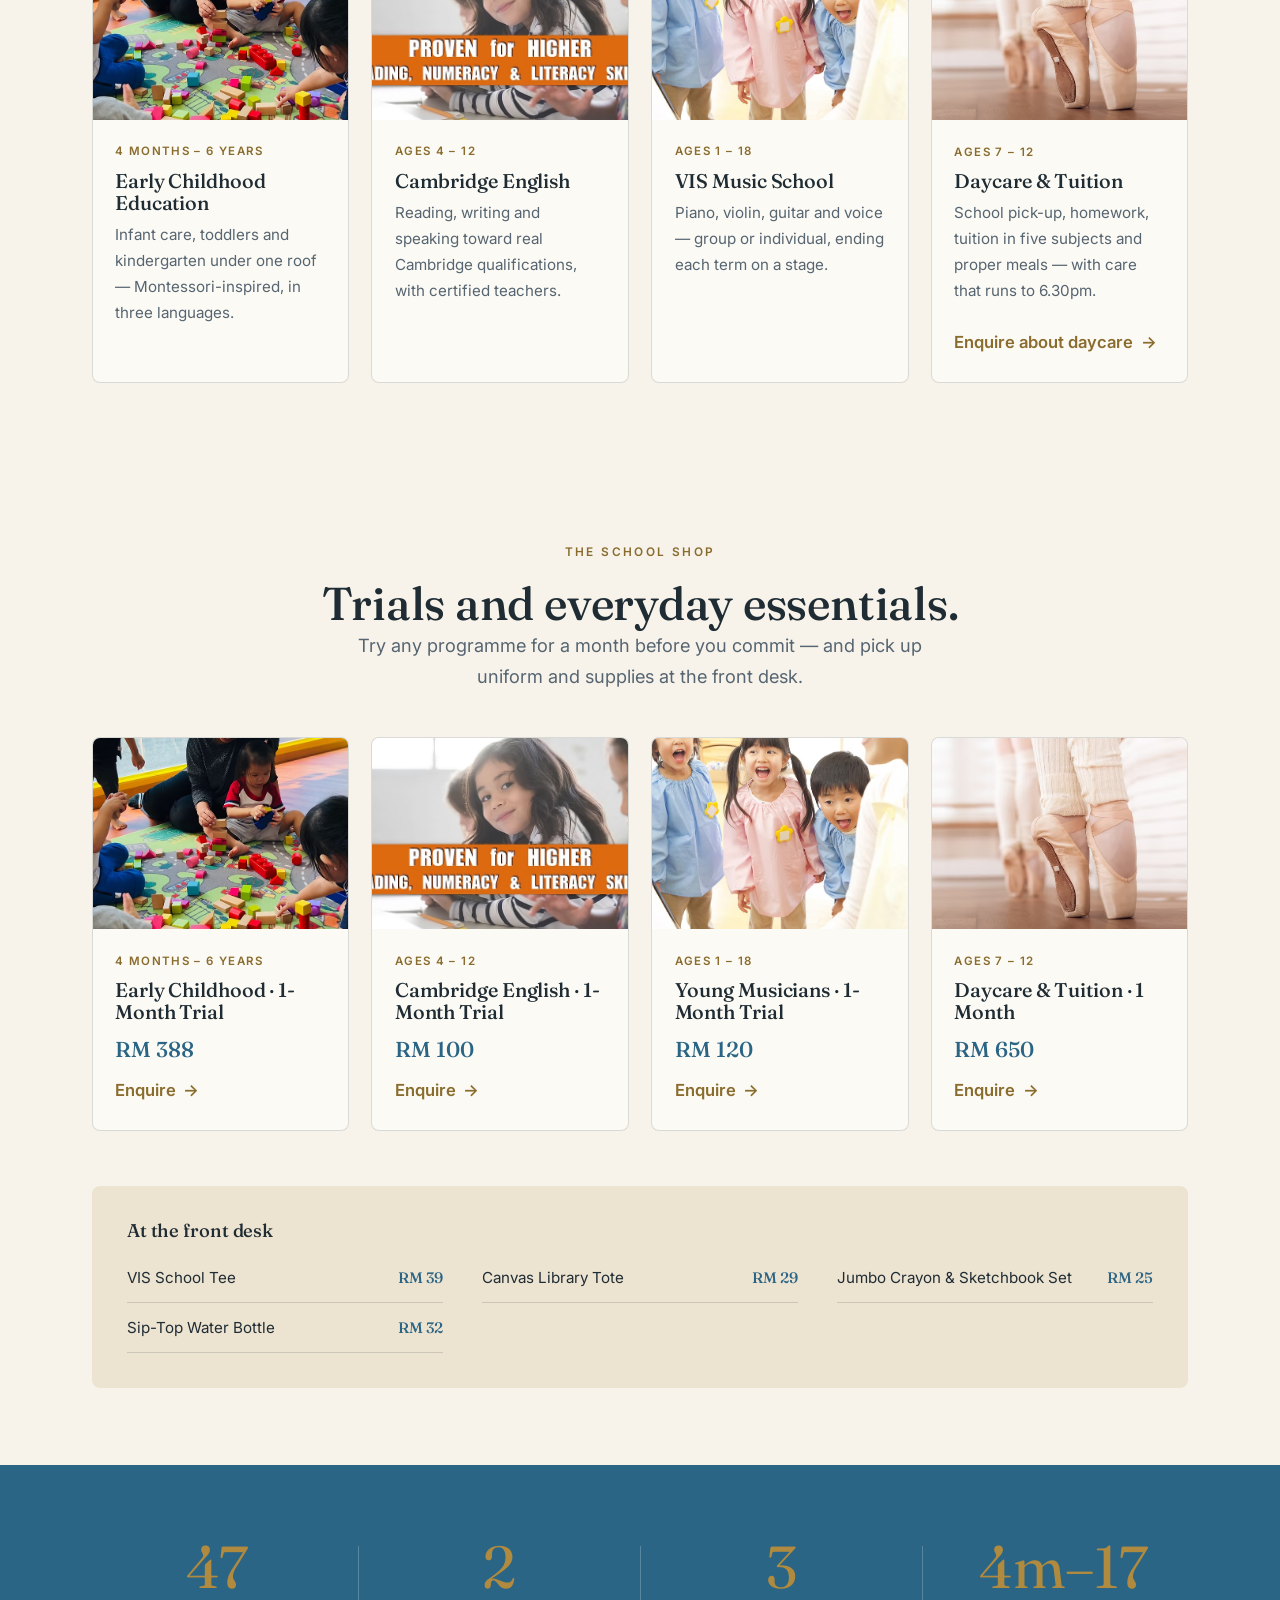
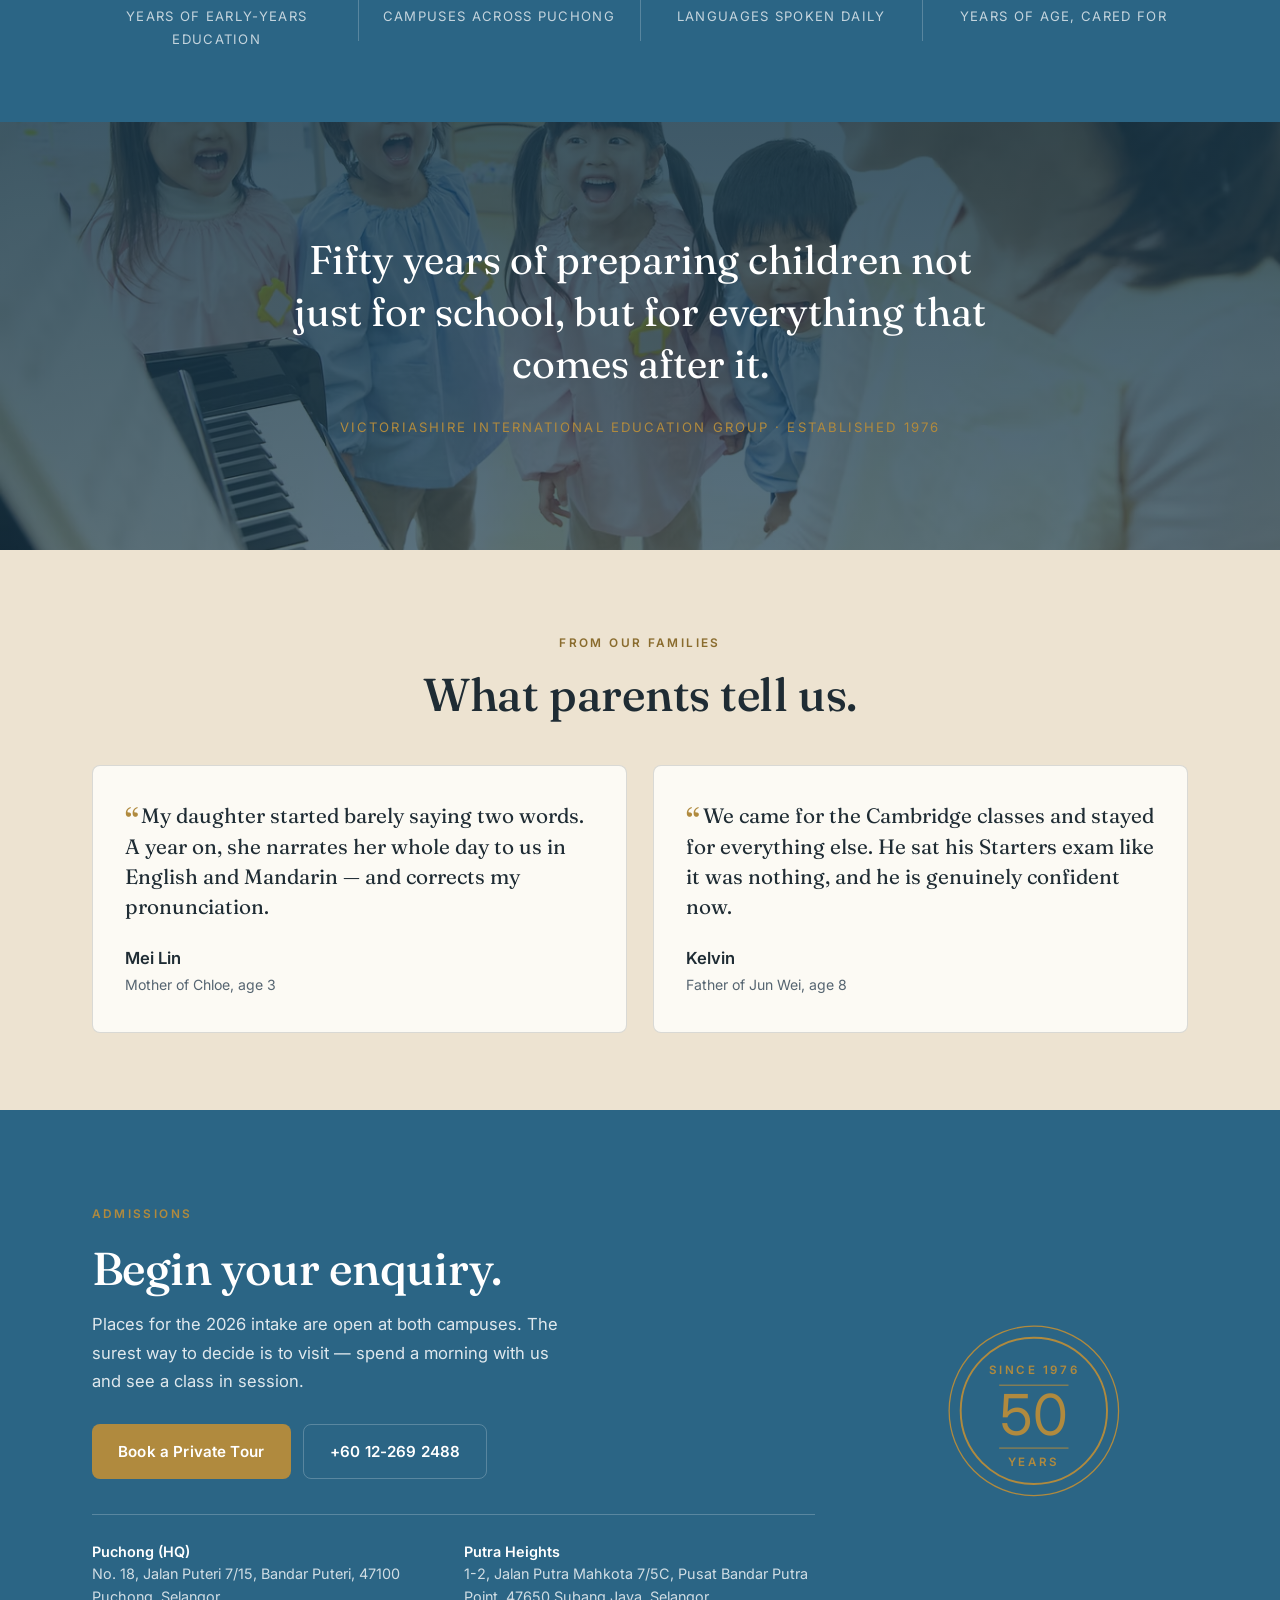
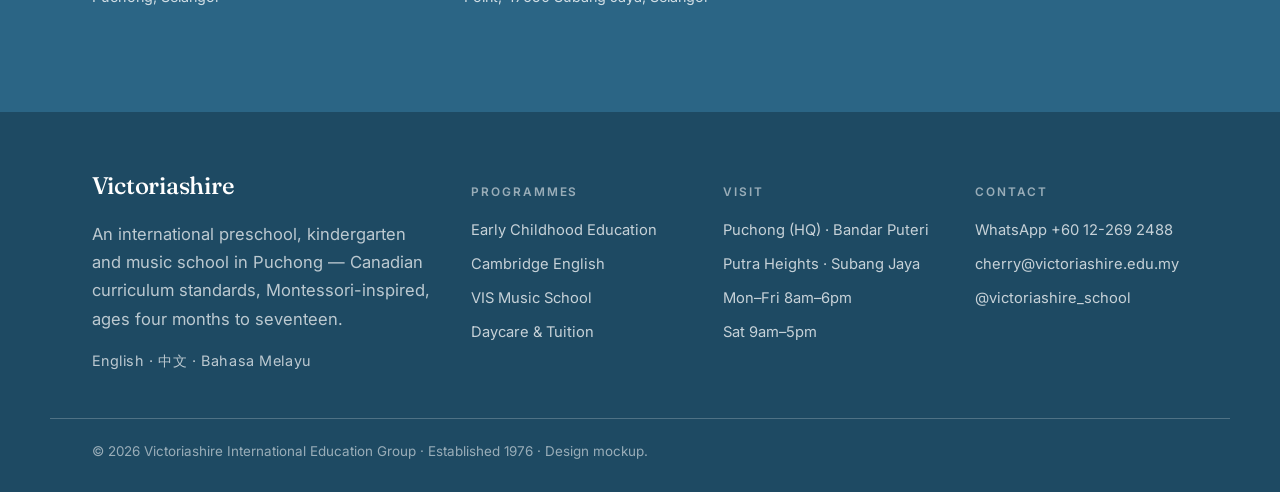
==== commit a6fb2c23: "Update index.html" ====
--- a/mockup-3-html/index.html
+++ b/mockup-3-html/index.html
@@ -33,9 +33,6 @@
       </a>
       <nav class="nav" aria-label="Primary">
         <a href="#about">Our Approach</a>
-        <a href="#curriculum">Curriculum</a>
-        <a href="#programmes">Programmes</a>
-        <a href="#shop">Shop</a>
         <a href="#visit">Admissions</a>
       </nav>
       <a class="btn btn-outline head-cta" href="https://wa.me/60122692488" target="_blank" rel="noopener">Book a Private Tour</a>
